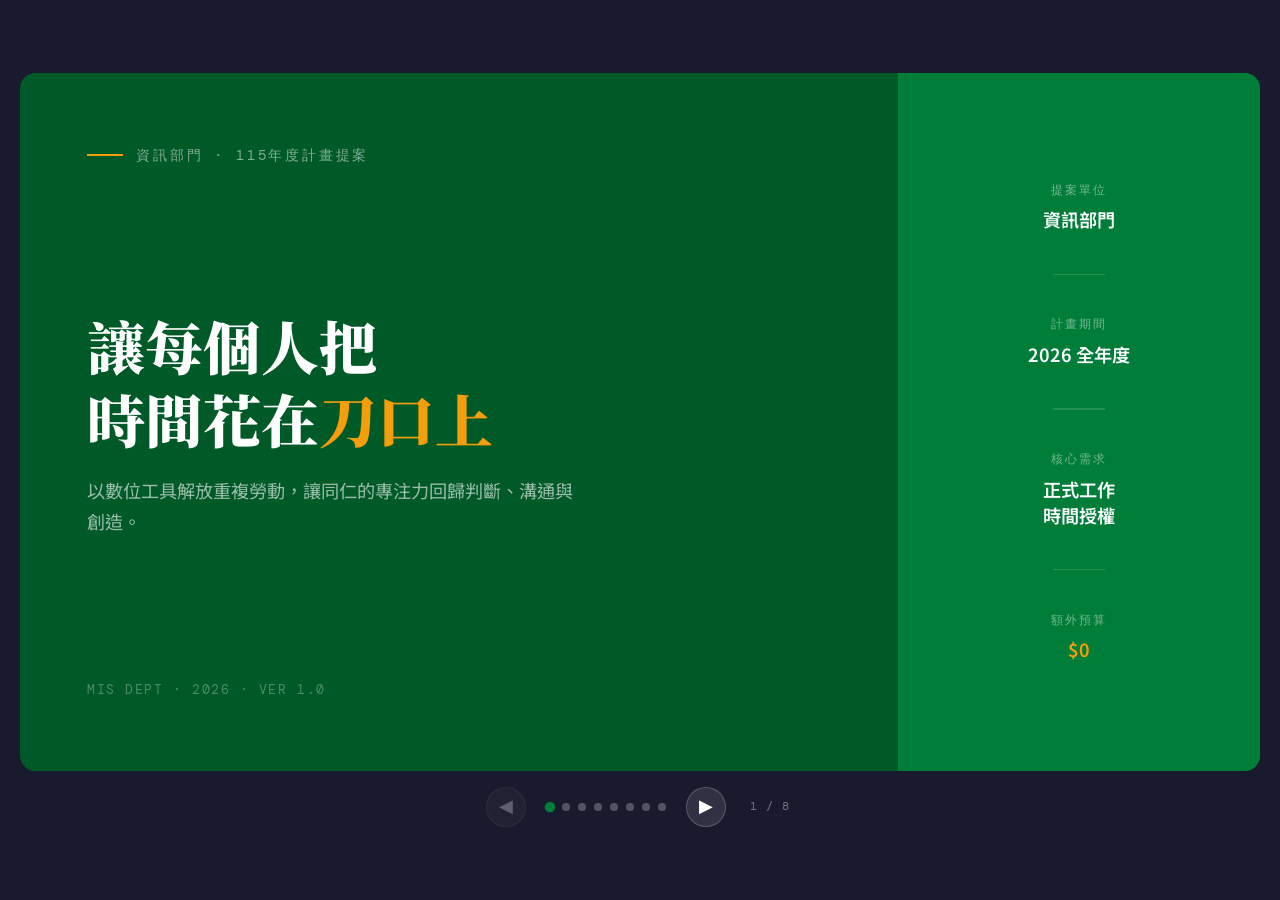
==== index.html @ 4fb70a43 "Update index.html" ====
<!DOCTYPE html>
<html lang="zh-Hant">
<head>
<meta charset="UTF-8">
<meta name="viewport" content="width=device-width, initial-scale=1.0">
<title>115年度資訊化推進計畫</title>
<link href="https://fonts.googleapis.com/css2?family=Noto+Serif+TC:wght@400;600;700;900&family=Noto+Sans+TC:wght@300;400;500;700&family=DM+Mono:wght@400;500&display=swap" rel="stylesheet">
<style>
  :root {
    --primary-bg: #f8fafc;
    --brand-green: #007E39;
    --brand-green-dark: #005a28;
    --brand-green-mid: #00a04a;
    --brand-green-light: #f0fdf4;
    --brand-green-border: #bbf7d0;
    --brand-amber: #f59e0b;
    --brand-amber-light: #fffbeb;
    --brand-red: #ef4444;
    --brand-red-light: #fef2f2;
    --ink: #0f172a;
    --ink-soft: #334155;
    --ink-muted: #64748b;
    --white: #ffffff;
    --border: #e2e8f0;
  }

  * { margin: 0; padding: 0; box-sizing: border-box; }

  body {
    font-family: 'Noto Sans TC', sans-serif;
    background: #1a1a2e;
    display: flex;
    flex-direction: column;
    align-items: center;
    justify-content: center;
    min-height: 100vh;
    padding: 20px;
  }

  /* ── DECK WRAPPER ── */
  .deck {
    width: 960px;
    aspect-ratio: 16 / 9;
    position: relative;
  }

  /* ── SLIDES ── */
  .slide {
    position: absolute;
    inset: 0;
    background: var(--primary-bg);
    border-radius: 12px;
    overflow: hidden;
    opacity: 0;
    pointer-events: none;
    transform: translateX(40px);
    transition: opacity 0.4s ease, transform 0.4s ease;
    display: flex;
    flex-direction: column;
  }
  .slide.active {
    opacity: 1;
    pointer-events: all;
    transform: translateX(0);
  }
  .slide.exit {
    opacity: 0;
    transform: translateX(-40px);
  }

  /* ── SLIDE: COVER ── */
  .slide-cover {
    background: var(--brand-green-dark);
    color: var(--white);
    justify-content: center;
    padding: 0;
  }
  .cover-inner {
    display: flex;
    height: 100%;
  }
  .cover-left {
    flex: 1;
    padding: 56px 52px;
    display: flex;
    flex-direction: column;
    justify-content: space-between;
  }
  .cover-right {
    width: 280px;
    background: var(--brand-green);
    display: flex;
    align-items: center;
    justify-content: center;
    flex-direction: column;
    gap: 32px;
    padding: 40px 28px;
  }
  .cover-eyebrow {
    font-family: 'DM Mono', monospace;
    font-size: 0.68em;
    letter-spacing: 0.2em;
    color: rgba(255,255,255,0.5);
    text-transform: uppercase;
    display: flex; align-items: center; gap: 10px;
  }
  .cover-eyebrow::before { content: ''; width: 28px; height: 1px; background: var(--brand-amber); }
  .cover-title {
    font-family: 'Noto Serif TC', serif;
    font-size: clamp(1.8em, 3.5vw, 2.8em);
    font-weight: 900;
    line-height: 1.25;
  }
  .cover-title span { color: var(--brand-amber); }
  .cover-sub {
    font-size: 0.88em;
    color: rgba(255,255,255,0.6);
    line-height: 1.7;
    max-width: 380px;
  }
  .meta-item { text-align: center; }
  .meta-label {
    font-family: 'DM Mono', monospace;
    font-size: 0.6em;
    letter-spacing: 0.15em;
    color: rgba(255,255,255,0.45);
    text-transform: uppercase;
    margin-bottom: 6px;
  }
  .meta-value { font-size: 0.88em; color: var(--white); font-weight: 600; }
  .meta-divider { width: 40px; height: 1px; background: rgba(255,255,255,0.15); }

  /* ── SLIDE LAYOUT HELPERS ── */
  .slide-header {
    padding: 28px 48px 0;
    border-bottom: 2px solid var(--brand-green);
    padding-bottom: 18px;
    display: flex;
    align-items: baseline;
    gap: 16px;
    flex-shrink: 0;
  }
  .slide-num {
    font-family: 'DM Mono', monospace;
    font-size: 0.7em;
    color: var(--brand-green);
    letter-spacing: 0.1em;
    background: var(--brand-green-light);
    padding: 3px 10px;
    border-radius: 20px;
    border: 1px solid var(--brand-green-border);
    flex-shrink: 0;
  }
  .slide-title {
    font-family: 'Noto Serif TC', serif;
    font-size: clamp(1.1em, 2vw, 1.5em);
    font-weight: 700;
    color: var(--ink);
  }
  .slide-body {
    flex: 1;
    padding: 24px 48px 28px;
    overflow: hidden;
    display: flex;
    flex-direction: column;
  }

  /* ── VISION SLIDE ── */
  .vision-quote {
    background: var(--brand-green);
    color: var(--white);
    border-radius: 8px;
    padding: 28px 36px;
    position: relative;
    overflow: hidden;
    margin-bottom: 20px;
    flex-shrink: 0;
  }
  .vision-quote::before {
    content: '"';
    font-family: 'Noto Serif TC', serif;
    font-size: 8em;
    color: rgba(255,255,255,0.08);
    position: absolute;
    top: -20px; left: 10px;
    line-height: 1;
  }
  .vision-quote p {
    font-family: 'Noto Serif TC', serif;
    font-size: clamp(0.95em, 1.6vw, 1.15em);
    font-weight: 600;
    line-height: 1.7;
    position: relative; z-index: 1;
  }
  .vision-quote p span { color: var(--brand-amber); }
  .pillars-row {
    display: grid;
    grid-template-columns: repeat(3, 1fr);
    gap: 12px;
    flex: 1;
  }
  .pillar-card {
    background: var(--white);
    border: 1px solid var(--border);
    border-radius: 8px;
    padding: 16px 18px;
    display: flex;
    flex-direction: column;
    gap: 6px;
    border-top: 3px solid var(--brand-green);
  }
  .pillar-n { font-family: 'DM Mono', monospace; font-size: 0.62em; color: var(--brand-green); letter-spacing: 0.1em; }
  .pillar-t { font-weight: 700; font-size: 0.9em; color: var(--ink); }
  .pillar-d { font-size: 0.78em; color: var(--ink-muted); line-height: 1.55; }

  /* ── GAP SLIDE ── */
  .gap-row {
    display: grid;
    grid-template-columns: 1fr 48px 1fr;
    gap: 0;
    flex: 1;
    align-items: stretch;
  }
  .gap-col {
    border-radius: 8px;
    padding: 20px 24px;
    display: flex;
    flex-direction: column;
  }
  .gap-col.now { background: var(--brand-red-light); border: 1px solid #fecaca; }
  .gap-col.future { background: var(--brand-green-light); border: 1px solid var(--brand-green-border); }
  .gap-col-label {
    font-family: 'DM Mono', monospace;
    font-size: 0.65em;
    letter-spacing: 0.15em;
    text-transform: uppercase;
    margin-bottom: 14px;
    font-weight: 600;
  }
  .gap-col.now .gap-col-label { color: var(--brand-red); }
  .gap-col.future .gap-col-label { color: var(--brand-green); }
  .gap-list { list-style: none; display: flex; flex-direction: column; gap: 9px; }
  .gap-list li { font-size: 0.82em; color: var(--ink-soft); display: flex; gap: 8px; line-height: 1.5; }
  .gap-list li::before { flex-shrink: 0; margin-top: 1px; }
  .gap-col.now .gap-list li::before { content: '✕'; color: var(--brand-red); font-size: 0.8em; }
  .gap-col.future .gap-list li::before { content: '✓'; color: var(--brand-green); font-size: 0.85em; font-weight: 700; }
  .gap-arrow-col { display: flex; align-items: center; justify-content: center; font-size: 1.6em; color: var(--brand-green); }

  /* ── GOALS SLIDE ── */
  .goals-grid {
    display: grid;
    grid-template-columns: repeat(3, 1fr);
    gap: 14px;
    flex: 1;
  }
  .goal-card {
    background: var(--white);
    border: 1px solid var(--border);
    border-radius: 8px;
    padding: 20px 20px;
    display: flex;
    flex-direction: column;
    gap: 10px;
    position: relative;
    overflow: hidden;
  }
  .goal-card::before {
    content: '';
    position: absolute;
    top: 0; left: 0; right: 0;
    height: 4px;
    background: var(--brand-green);
  }
  .goal-card.hl { background: var(--brand-green); color: var(--white); }
  .goal-card.hl::before { background: var(--brand-amber); }
  .goal-n { font-family: 'DM Mono', monospace; font-size: 0.62em; letter-spacing: 0.12em; color: var(--brand-green); }
  .goal-card.hl .goal-n { color: var(--brand-amber); }
  .goal-name { font-family: 'Noto Serif TC', serif; font-size: 0.98em; font-weight: 700; color: var(--ink); line-height: 1.4; }
  .goal-card.hl .goal-name { color: var(--white); }
  .goal-list { list-style: none; display: flex; flex-direction: column; gap: 6px; flex: 1; }
  .goal-list li { font-size: 0.76em; color: var(--ink-muted); display: flex; gap: 6px; line-height: 1.45; }
  .goal-card.hl .goal-list li { color: rgba(255,255,255,0.65); }
  .goal-list li::before { content: '▸'; color: var(--brand-green); flex-shrink: 0; font-size: 0.85em; margin-top: 1px; }
  .goal-card.hl .goal-list li::before { color: var(--brand-amber); }
  .goal-tag-badge {
    display: inline-block;
    font-family: 'DM Mono', monospace;
    font-size: 0.6em;
    letter-spacing: 0.08em;
    padding: 3px 9px;
    border-radius: 20px;
    background: var(--brand-green-light);
    color: var(--brand-green);
    border: 1px solid var(--brand-green-border);
    align-self: flex-start;
    text-transform: uppercase;
  }
  .goal-card.hl .goal-tag-badge { background: rgba(245,158,11,0.2); color: var(--brand-amber); border-color: rgba(245,158,11,0.3); }

  /* ── DEMO SLIDE ── */
  .demo-split {
    display: grid;
    grid-template-columns: 1fr 1fr;
    gap: 14px;
    flex: 1;
  }
  .demo-left-panel {
    background: var(--brand-green-dark);
    border-radius: 8px;
    padding: 24px 28px;
    color: var(--white);
    display: flex;
    flex-direction: column;
    gap: 14px;
  }
  .demo-panel-label { font-family: 'DM Mono', monospace; font-size: 0.62em; letter-spacing: 0.18em; color: var(--brand-amber); text-transform: uppercase; }
  .demo-panel-title { font-family: 'Noto Serif TC', serif; font-size: 1.05em; font-weight: 700; line-height: 1.4; }
  .demo-flow { display: flex; flex-direction: column; gap: 5px; flex: 1; justify-content: center; }
  .demo-step { display: flex; align-items: center; gap: 10px; font-size: 0.76em; color: rgba(255,255,255,0.72); }
  .demo-step-n { font-family: 'DM Mono', monospace; font-size: 0.75em; color: var(--brand-amber); min-width: 18px; }
  .demo-right-panel {
    background: var(--white);
    border: 1px solid var(--border);
    border-radius: 8px;
    padding: 24px 28px;
    display: flex;
    flex-direction: column;
    gap: 14px;
  }
  .why-list { list-style: none; display: flex; flex-direction: column; gap: 11px; flex: 1; justify-content: center; }
  .why-list li { font-size: 0.8em; color: var(--ink-soft); display: flex; gap: 10px; line-height: 1.5; }
  .why-list li span.dot { color: var(--brand-green); font-size: 1em; flex-shrink: 0; margin-top: 1px; }

  /* ── TIMELINE SLIDE ── */
  .tl-wrap { display: flex; flex-direction: column; gap: 0; flex: 1; overflow: hidden; }
  .tl-row { display: grid; grid-template-columns: 110px 20px 1fr; gap: 0 14px; position: relative; }
  .tl-date { padding: 8px 0; text-align: right; }
  .tl-month { font-family: 'DM Mono', monospace; font-size: 0.7em; font-weight: 600; color: var(--ink); }
  .tl-year { font-family: 'DM Mono', monospace; font-size: 0.6em; color: var(--ink-muted); }
  .tl-line-col { display: flex; flex-direction: column; align-items: center; position: relative; }
  .tl-dot { width: 10px; height: 10px; border-radius: 50%; background: var(--brand-green); flex-shrink: 0; margin-top: 10px; z-index: 1; }
  .tl-dot.amber { background: var(--brand-amber); }
  .tl-dot.blue { background: #3b82f6; }
  .tl-vline { flex: 1; width: 1px; background: var(--border); }
  .tl-row:last-child .tl-vline { display: none; }
  .tl-content { padding: 5px 0 7px; border-bottom: 1px solid var(--border); }
  .tl-row:last-child .tl-content { border-bottom: none; }
  .tl-tags { display: flex; flex-wrap: wrap; gap: 5px; margin-bottom: 5px; }
  .ttag { font-family: 'DM Mono', monospace; font-size: 0.58em; letter-spacing: 0.06em; padding: 2px 8px; border-radius: 20px; text-transform: uppercase; font-weight: 600; }
  .ttag.g { background: var(--brand-green-light); color: var(--brand-green); border: 1px solid var(--brand-green-border); }
  .ttag.a { background: var(--brand-amber-light); color: #92400e; border: 1px solid #fde68a; }
  .ttag.b { background: #eff6ff; color: #1d4ed8; border: 1px solid #bfdbfe; }
  .ttag.s { background: #f0fdf4; color: #166534; border: 1px solid #bbf7d0; }
  .tl-title { font-weight: 700; font-size: 0.82em; color: var(--ink); margin-bottom: 3px; }
  .tl-detail { font-size: 0.75em; color: var(--ink-muted); line-height: 1.55; }

  /* ── RESOURCE SLIDE ── */
  .resource-list { display: flex; flex-direction: column; gap: 10px; flex: 1; justify-content: center; }
  .res-row {
    display: grid;
    grid-template-columns: 180px 1fr 130px;
    gap: 0;
    background: var(--white);
    border: 1px solid var(--border);
    border-radius: 8px;
    overflow: hidden;
  }
  .res-name { padding: 14px 18px; font-weight: 700; font-size: 0.82em; color: var(--ink); display: flex; align-items: center; gap: 8px; border-right: 1px solid var(--border); background: var(--brand-green-light); }
  .res-desc { padding: 14px 18px; font-size: 0.78em; color: var(--ink-muted); line-height: 1.55; display: flex; align-items: center; }
  .res-cost { padding: 14px 18px; font-size: 0.78em; font-weight: 600; color: var(--brand-green); display: flex; align-items: center; border-left: 1px solid var(--border); }
  .core-badge { font-family: 'DM Mono', monospace; font-size: 0.58em; background: var(--brand-green); color: var(--white); padding: 2px 7px; border-radius: 20px; }

  /* ── ASK SLIDE ── */
  .slide-ask { background: var(--brand-green-dark); color: var(--white); }
  .ask-body { flex: 1; padding: 28px 48px 36px; display: flex; flex-direction: column; justify-content: center; gap: 28px; }
  .ask-quote {
    font-family: 'Noto Serif TC', serif;
    font-size: clamp(1.1em, 2vw, 1.5em);
    font-weight: 700;
    line-height: 1.5;
    color: var(--white);
  }
  .ask-quote span { color: var(--brand-amber); }
  .ask-cards { display: grid; grid-template-columns: repeat(3, 1fr); gap: 14px; }
  .ask-card {
    background: rgba(255,255,255,0.06);
    border: 1px solid rgba(255,255,255,0.1);
    border-radius: 8px;
    padding: 20px 20px;
    display: flex;
    flex-direction: column;
    gap: 8px;
  }
  .ask-icon { font-size: 1.4em; }
  .ask-card-title { font-weight: 700; font-size: 0.88em; color: var(--brand-amber); }
  .ask-card-desc { font-size: 0.76em; color: rgba(255,255,255,0.55); line-height: 1.6; }

  /* ── NAV ── */
  .nav {
    display: flex;
    align-items: center;
    gap: 20px;
    margin-top: 16px;
  }
  .nav-btn {
    background: rgba(255,255,255,0.1);
    border: 1px solid rgba(255,255,255,0.2);
    color: var(--white);
    width: 40px; height: 40px;
    border-radius: 50%;
    font-size: 1.1em;
    cursor: pointer;
    display: flex; align-items: center; justify-content: center;
    transition: background 0.2s, transform 0.15s;
  }
  .nav-btn:hover { background: var(--brand-green); transform: scale(1.08); }
  .nav-btn:disabled { opacity: 0.3; cursor: not-allowed; transform: none; }
  .nav-dots { display: flex; gap: 8px; }
  .nav-dot {
    width: 8px; height: 8px;
    border-radius: 50%;
    background: rgba(255,255,255,0.25);
    cursor: pointer;
    transition: background 0.2s, transform 0.2s;
  }
  .nav-dot.active { background: var(--brand-green); transform: scale(1.3); }
  .nav-counter {
    font-family: 'DM Mono', monospace;
    font-size: 0.72em;
    color: rgba(255,255,255,0.4);
    letter-spacing: 0.1em;
    min-width: 48px;
    text-align: center;
  }

  /* ── SLIDE FOOTER BAR ── */
  .slide-footer {
    padding: 8px 48px;
    background: var(--brand-green-light);
    border-top: 1px solid var(--brand-green-border);
    display: flex;
    justify-content: space-between;
    align-items: center;
    flex-shrink: 0;
  }
  .slide-cover .slide-footer,
  .slide-ask .slide-footer { display: none; }
  .footer-brand { font-family: 'DM Mono', monospace; font-size: 0.62em; color: var(--brand-green); letter-spacing: 0.1em; }
  .footer-slide-num { font-family: 'DM Mono', monospace; font-size: 0.62em; color: var(--ink-muted); }

  @media (max-width: 700px) {
    body { padding: 10px; }
    .deck { aspect-ratio: auto; height: 85vh; }
    .slide-header { padding: 16px 20px 12px; }
    .slide-body { padding: 16px 20px 16px; }
    .pillars-row { grid-template-columns: 1fr; }
    .goals-grid { grid-template-columns: 1fr; }
    .demo-split { grid-template-columns: 1fr; }
    .ask-cards { grid-template-columns: 1fr; }
    .gap-row { grid-template-columns: 1fr; }
    .gap-arrow-col { display: none; }
    .cover-right { display: none; }
    .res-row { grid-template-columns: 1fr; }
  }
</style>
</head>
<body>

<div class="deck">

  <!-- SLIDE 1: COVER -->
  <div class="slide slide-cover active" id="slide-1">
    <div class="cover-inner">
      <div class="cover-left">
        <div class="cover-eyebrow">資訊部門 · 115年度計畫提案</div>
        <div>
          <div class="cover-title">讓每個人把<br>時間花在<span>刀口上</span></div>
          <div class="cover-sub" style="margin-top:16px">以數位工具解放重複勞動，讓同仁的專注力回歸判斷、溝通與創造。</div>
        </div>
        <div style="font-family:'DM Mono',monospace;font-size:0.62em;color:rgba(255,255,255,0.3);letter-spacing:0.12em;">MIS DEPT · 2026 · VER 1.0</div>
      </div>
      <div class="cover-right">
        <div class="meta-item">
          <div class="meta-label">提案單位</div>
          <div class="meta-value">資訊部門</div>
        </div>
        <div class="meta-divider"></div>
        <div class="meta-item">
          <div class="meta-label">計畫期間</div>
          <div class="meta-value">2026 全年度</div>
        </div>
        <div class="meta-divider"></div>
        <div class="meta-item">
          <div class="meta-label">核心需求</div>
          <div class="meta-value">正式工作<br>時間授權</div>
        </div>
        <div class="meta-divider"></div>
        <div class="meta-item">
          <div class="meta-label">額外預算</div>
          <div class="meta-value" style="color:var(--brand-amber)">$0</div>
        </div>
      </div>
    </div>
  </div>

  <!-- SLIDE 2: VISION -->
  <div class="slide" id="slide-2">
    <div class="slide-header">
      <span class="slide-num">01 · 願景</span>
      <span class="slide-title">我們要往哪裡去</span>
    </div>
    <div class="slide-body">
      <div class="vision-quote">
        <p>三年後，公司內 <span>80% 的重複性行政工作</span>由系統自動完成，<br>每位同仁能將省下的時間，投入在真正需要人來做的事情上。</p>
      </div>
      <div class="pillars-row">
        <div class="pillar-card">
          <div class="pillar-n">支柱 01</div>
          <div class="pillar-t">知識共享</div>
          <div class="pillar-d">工具箱讓每個人都能自助學習，不再只有少數人知道怎麼做。</div>
        </div>
        <div class="pillar-card">
          <div class="pillar-n">支柱 02</div>
          <div class="pillar-t">認知升級</div>
          <div class="pillar-d">定期訓練＋不定時資訊分享，讓同仁從「不知道可以這樣」到「主動發現問題」。</div>
        </div>
        <div class="pillar-card">
          <div class="pillar-n">支柱 03</div>
          <div class="pillar-t">持續循環</div>
          <div class="pillar-d">訓練開啟視野 → 自動化落地 → 成果回鈊工具箱，三個目標形成飛輪，越轉越快。</div>
        </div>
      </div>
    </div>
    <div class="slide-footer">
      <span class="footer-brand">115年度資訊化推進計畫</span>
      <span class="footer-slide-num">01 / 08</span>
    </div>
  </div>

  <!-- SLIDE 3: GAP -->
  <div class="slide" id="slide-3">
    <div class="slide-header">
      <span class="slide-num">02 · 現況分析</span>
      <span class="slide-title">我們現在在哪裡</span>
    </div>
    <div class="slide-body">
      <div class="gap-row">
        <div class="gap-col now">
          <div class="gap-col-label">❌ 現況痛點</div>
          <ul class="gap-list">
            <li>發票、單據仰賴人工整理歸檔，容易遺漏</li>
            <li>重要郵件缺乏系統性提醒，靠個人注意力把關</li>
            <li>教育訓練「聽懂但不知道怎麼用」，難以轉化</li>
            <li>各部門重複性工時從未被系統性盤點過</li>
            <li>同仁習慣了重複動作，不覺得那是「問題」</li>
          </ul>
        </div>
        <div class="gap-arrow-col">→</div>
        <div class="gap-col future">
          <div class="gap-col-label">✓ 目標狀態</div>
          <ul class="gap-list">
            <li>發票自動歸檔，AI 提取關鍵欄位寫入試算表</li>
            <li>重要郵件自動分析，即時通知相關人員</li>
            <li>課程從真實工作需求出發，學完立即能用</li>
            <li>建立需求收集機制，讓改善持續自然發生</li>
            <li>同仁從「被動學習」轉為「主動提出需求」</li>
          </ul>
        </div>
      </div>
    </div>
    <div class="slide-footer">
      <span class="footer-brand">115年度資訊化推進計畫</span>
      <span class="footer-slide-num">02 / 08</span>
    </div>
  </div>

  <!-- SLIDE 4: GOALS -->
  <div class="slide" id="slide-4">
    <div class="slide-header">
      <span class="slide-num">03 · 三大目標</span>
      <span class="slide-title">今年要跨出的三步</span>
    </div>
    <div class="slide-body">
      <div class="goals-grid">
        <div class="goal-card">
          <div class="goal-n">目標 01</div>
          <div class="goal-name">建立資訊工具箱</div>
          <ul class="goal-list">
            <li>整合歷屆教育訓練內容與教材</li>
            <li>收錄不定時資訊分享（工具教學、實用文章、影片）</li>
            <li>同仁可自助查詢，知識不流失</li>
          </ul>
          <span class="goal-tag-badge">知識平台</span>
        </div>
        <div class="goal-card">
          <div class="goal-n">目標 02</div>
          <div class="goal-name">提升同仁資訊認知</div>
          <ul class="goal-list">
            <li>每季教育訓練，Q1—Q4 共四輪</li>
            <li>不定時資訊分享：工具教學、實用文章、影片</li>
            <li>課前需求調查，以真實工作為案例</li>
          </ul>
          <span class="goal-tag-badge">認知啟發</span>
        </div>
        <div class="goal-card">
          <div class="goal-n">目標 03</div>
          <div class="goal-name">提升內部資訊化作業</div>
          <ul class="goal-list">
            <li>發掘各部門高耗時重複性工作</li>
            <li>評估自動化可行性並開設專案</li>
            <li>將省下人力導向高價值工作</li>
          </ul>
          <span class="goal-tag-badge">持續改善</span>
        </div>
      </div>
      <div style="margin-top:14px;font-size:0.78em;color:var(--ink-muted);text-align:center;">
        � 三個目標形成正向飛輪：<strong style="color:var(--ink)">訓練/分享</strong> 開啟視野 → 同仁主動提需求 → <strong style="color:var(--brand-green)">自動化落地</strong> → 成果收入<strong style="color:var(--ink)">工具箱</strong> → 豐富下一輪訓練素材
      </div>
    </div>
    <div class="slide-footer">
      <span class="footer-brand">115年度資訊化推進計畫</span>
      <span class="footer-slide-num">03 / 08</span>
    </div>
  </div>

  <!-- SLIDE 5: CYCLE -->
  <div class="slide" id="slide-5">
    <div class="slide-header">
      <span class="slide-num">04 · 飛輪效應</span>
      <span class="slide-title">三大目標如何形成正向循環</span>
    </div>
    <div class="slide-body" style="align-items:center;justify-content:center;gap:6px;">
      <div style="font-size:0.75em;color:var(--ink-muted);text-align:center;">認知提升與需求收集並行推進，成果持續回饋工具箱——飛輪越轉越快，改善成為日常。</div>
      <svg viewBox="0 -22 700 345" style="width:100%;max-height:295px;" xmlns="http://www.w3.org/2000/svg">
        <defs>
          <marker id="ah" markerWidth="10" markerHeight="7" refX="9" refY="3.5" orient="auto">
            <polygon points="0 0, 10 3.5, 0 7" fill="#007E39"/>
          </marker>
        </defs>
        <text x="350" y="166" text-anchor="middle" fill="#cbd5e1" font-size="34">↻</text>
        <text x="350" y="186" text-anchor="middle" fill="#cbd5e1" font-size="9" letter-spacing="3">FLYWHEEL</text>
        <path d="M 381,99 Q 436,115 432,186" stroke="#007E39" stroke-width="2.5" fill="none" marker-end="url(#ah)"/>
        <text x="452" y="138" text-anchor="start" fill="#64748b" font-size="10">開啟視野</text>
        <text x="452" y="153" text-anchor="start" fill="#64748b" font-size="10">主動提需求 →</text>
        <path d="M 401,242 Q 350,302 299,242" stroke="#007E39" stroke-width="2.5" fill="none" marker-end="url(#ah)"/>
        <text x="350" y="316" text-anchor="middle" fill="#64748b" font-size="10">→ 成果與案例收入工具箱 →</text>
        <path d="M 268,186 Q 264,115 319,99" stroke="#007E39" stroke-width="2.5" fill="none" marker-end="url(#ah)"/>
        <text x="248" y="138" text-anchor="end" fill="#64748b" font-size="10">豐富下一輪</text>
        <text x="248" y="153" text-anchor="end" fill="#64748b" font-size="10">← 訓練素材</text>
        <circle cx="350" cy="45" r="62" fill="#007E39"/>
        <text x="350" y="30" text-anchor="middle" fill="rgba(255,255,255,0.5)" font-family="monospace" font-size="9" letter-spacing="2">目標 02</text>
        <text x="350" y="50" text-anchor="middle" fill="white" font-size="13" font-weight="bold">認知提升</text>
        <text x="350" y="67" text-anchor="middle" fill="rgba(255,255,255,0.65)" font-size="9">訓練 + 不定時分享</text>
        <circle cx="463" cy="242" r="62" fill="#1d4ed8"/>
        <text x="463" y="227" text-anchor="middle" fill="rgba(255,255,255,0.5)" font-family="monospace" font-size="9" letter-spacing="2">目標 03</text>
        <text x="463" y="247" text-anchor="middle" fill="white" font-size="13" font-weight="bold">資訊化作業</text>
        <text x="463" y="264" text-anchor="middle" fill="rgba(255,255,255,0.65)" font-size="9">需求發掘 → 自動化</text>
        <circle cx="237" cy="242" r="62" fill="#b45309"/>
        <text x="237" y="227" text-anchor="middle" fill="rgba(255,255,255,0.5)" font-family="monospace" font-size="9" letter-spacing="2">目標 01</text>
        <text x="237" y="247" text-anchor="middle" fill="white" font-size="13" font-weight="bold">資訊工具箱</text>
        <text x="237" y="264" text-anchor="middle" fill="rgba(255,255,255,0.65)" font-size="9">知識庫持續累積</text>
      </svg>
    </div>
    <div class="slide-footer">
      <span class="footer-brand">115年度資訊化推進計畫</span>
      <span class="footer-slide-num">04 / 08</span>
    </div>
  </div>

  <!-- SLIDE 6: DEMO -->
  <div class="slide" id="slide-6">
    <div class="slide-header">
      <span class="slide-num">05 · 啟動策略</span>
      <span class="slide-title">從一個 Demo 開始改變認知</span>
    </div>
    <div class="slide-body">
      <div class="demo-split">
        <div class="demo-left-panel">
          <div class="demo-panel-label">Demo 場景 · 發票自動歸檔</div>
          <div class="demo-panel-title">收到 Email，<br>一切自動完成</div>
          <div class="demo-flow">
            <div class="demo-step"><span class="demo-step-n">01</span>財務收到含發票的 Email</div>
            <div class="demo-step"><span class="demo-step-n">↓</span></div>
            <div class="demo-step"><span class="demo-step-n">02</span>系統自動抓取 PDF 附件</div>
            <div class="demo-step"><span class="demo-step-n">↓</span></div>
            <div class="demo-step"><span class="demo-step-n">03</span>Gemini AI 解析公司名稱、發票號碼、含稅金額、稅額</div>
            <div class="demo-step"><span class="demo-step-n">↓</span></div>
            <div class="demo-step"><span class="demo-step-n">04</span>PDF 自動存入 Google Drive 指定資料夾</div>
            <div class="demo-step"><span class="demo-step-n">↓</span></div>
            <div class="demo-step"><span class="demo-step-n">05</span>資料自動寫入 Google Sheet 建立紀錄</div>
          </div>
        </div>
        <div class="demo-right-panel">
          <div class="demo-panel-label" style="color:var(--brand-green)">為什麼從這個開始</div>
          <div class="demo-panel-title" style="color:var(--ink)">讓人看到，<br>才會相信</div>
          <ul class="why-list">
            <li><span class="dot">◆</span>視覺衝擊強：30 秒讓人親眼看到 Email 進來、Drive 跳出檔案、Sheet 自動新增一筆。</li>
            <li><span class="dot">◆</span>跨部門共鳴：幾乎每個部門都有發票處理需求，不是只有特定人員才有感。</li>
            <li><span class="dot">◆</span>技術可行：純 Google 生態系，$0 額外費用。</li>
            <li><span class="dot">◆</span>一石二鳥：Demo 完成即作為教育訓練開場素材，直接融入目標二。</li>
          </ul>
        </div>
      </div>
    </div>
    <div class="slide-footer">
      <span class="footer-brand">115年度資訊化推進計畫</span>
      <span class="footer-slide-num">05 / 08</span>
    </div>
  </div>

  <!-- SLIDE 6: TIMELINE -->
  <div class="slide" id="slide-7">
    <div class="slide-header">
      <span class="slide-num">06 · 執行時程</span>
      <span class="slide-title">2026 年度推進路徑</span>
    </div>
    <div class="slide-body" style="padding-top:14px;padding-bottom:12px;">
      <div class="tl-wrap" style="font-size:0.94em;">

        <div class="tl-row">
          <div class="tl-date"><div class="tl-month">1 月</div><div class="tl-year">Q1 完結</div></div>
          <div class="tl-line-col"><div class="tl-dot" style="background:#94a3b8"></div><div class="tl-vline"></div></div>
          <div class="tl-content">
            <div class="tl-tags"><span class="ttag s">Q1 已完結</span></div>
            <div class="tl-title">Q1 教育訓練完結</div>
            <div class="tl-detail">第一輪教育訓練已於 1 月完結。課後收集回饋，確認後續課程規劃方向。</div>
          </div>
        </div>

        <div class="tl-row">
          <div class="tl-date"><div class="tl-month">1 — 3 月</div><div class="tl-year">準備中</div></div>
          <div class="tl-line-col"><div class="tl-dot amber"></div><div class="tl-vline"></div></div>
          <div class="tl-content">
            <div class="tl-tags"><span class="ttag a">課前調查</span><span class="ttag a">Demo 製作</span></div>
            <div class="tl-title">課前需求調查表發放 · Demo 自動歸檔製作</div>
            <div class="tl-detail">發出課前需求<a href="https://docs.google.com/forms/d/e/1FAIpQLSdyg9GFSxWcbvyQj_9K9OCXZv940BWLZt-8cRWwwP8N7to31A/viewform?usp=sharing&ouid=100818860419607126078" target="_blank" style="color:var(--brand-green);text-decoration:underline;">調查表</a>，收集各部門痛點與工作盤點，作為 Q2 課程設計依據。同步完成發票自動歸檔 Demo 並錄製影片。</div>
          </div>
        </div>

        <div class="tl-row">
          <div class="tl-date"><div class="tl-month">4 — 6 月</div><div class="tl-year">Q2</div></div>
          <div class="tl-line-col"><div class="tl-dot"></div><div class="tl-vline"></div></div>
          <div class="tl-content">
            <div class="tl-tags"><span class="ttag g">課程設計</span><span class="ttag a">目標二 Q2 開課</span><span class="ttag b">需求發掘</span></div>
            <div class="tl-title">依問卷結果製作課程 · Q2 正式開課</div>
            <div class="tl-detail">分析調查表回覆，針對最多人提到的痛點設計課程內容。Demo 作為開場啟發，課後進行需求發掘討論。</div>
          </div>
        </div>

        <div class="tl-row">
          <div class="tl-date"><div class="tl-month">Q3</div><div class="tl-year">彈性規劃</div></div>
          <div class="tl-line-col"><div class="tl-dot"></div><div class="tl-vline"></div></div>
          <div class="tl-content">
            <div class="tl-tags"><span class="ttag b">依成效調整</span><span class="ttag b">目標三 持續</span></div>
            <div class="tl-title">Q3 課程依 Q2 成效與問卷彈性規劃</div>
            <div class="tl-detail">依 Q2 問卷回饋與實際學習成效，決定 Q3 課程方向（進階工具 / 聚焦特定部門需求 / 實作工作坊）。自動化專案持續推進。</div>
          </div>
        </div>

        <div class="tl-row">
          <div class="tl-date"><div class="tl-month">Q4</div><div class="tl-year">彈性規劃</div></div>
          <div class="tl-line-col"><div class="tl-dot"></div></div>
          <div class="tl-content">
            <div class="tl-tags"><span class="ttag b">依成效調整</span><span class="ttag s">工具箱優化</span><span class="ttag s">全年成效報告</span></div>
            <div class="tl-title">Q4 課程彈性規劃 · 工具箱優化 · 全年成效報告</div>
            <div class="tl-detail">依 Q3 成效決定 Q4 課程內容。工具箱加入報修收集、Q&A 功能。彙整全年節省工時、完成專案數，向主管報告並規劃 116 年度。</div>
          </div>
        </div>

      </div>
    </div>
    <div class="slide-footer">
      <span class="footer-brand">115年度資訊化推進計畫</span>
      <span class="footer-slide-num">06 / 08</span>
    </div>
  </div>

  <!-- SLIDE 8: END -->
  <div class="slide slide-ask" id="slide-8">
    <div class="slide-header" style="border-bottom-color:rgba(255,255,255,0.15);padding:28px 48px 18px;">
      <span class="slide-num" style="background:rgba(255,255,255,0.08);color:var(--brand-amber);border-color:rgba(245,158,11,0.3);">結語</span>
      <span class="slide-title" style="color:rgba(255,255,255,0.8);">飛輪已開始轉動</span>
    </div>
    <div class="ask-body" style="justify-content:center;gap:36px;">
      <div class="ask-quote">
        Q1 完結，Q2 課程設計進行中。<br>
        <span>目前一切在現有條件內推進。</span>
      </div>
      <div style="display:grid;grid-template-columns:repeat(3,1fr);gap:14px;">
        <div class="ask-card">
          <div class="ask-icon">✅</div>
          <div class="ask-card-title">Q1 已完結</div>
          <div class="ask-card-desc">第一輪教育訓練完成，課後回饋收集中。</div>
        </div>
        <div class="ask-card">
          <div class="ask-icon">�</div>
          <div class="ask-card-title">Q2 準備中</div>
          <div class="ask-card-desc">課前調查表發放中，Demo 製作同步進行。</div>
        </div>
        <div class="ask-card">
          <div class="ask-icon">�</div>
          <div class="ask-card-title">持續回報</div>
          <div class="ask-card-desc">每季向主管說明進度與成效，保持方向對齊。</div>
        </div>
      </div>
    </div>
  </div>

</div><!-- end deck -->

<!-- NAV -->
<div class="nav">
  <button class="nav-btn" id="btn-prev" onclick="changeSlide(-1)" disabled>◀</button>
  <div class="nav-dots" id="dots"></div>
  <button class="nav-btn" id="btn-next" onclick="changeSlide(1)">▶</button>
  <div class="nav-counter" id="counter">1 / 8</div>
</div>

<script>
  const TOTAL = 8;
  let current = 1;

  const dotsEl = document.getElementById('dots');
  for (let i = 1; i <= TOTAL; i++) {
    const d = document.createElement('div');
    d.className = 'nav-dot' + (i === 1 ? ' active' : '');
    d.onclick = () => goTo(i);
    dotsEl.appendChild(d);
  }

  function goTo(n) {
    const prev = document.getElementById('slide-' + current);
    prev.classList.remove('active');
    prev.classList.add('exit');
    setTimeout(() => prev.classList.remove('exit'), 400);

    current = n;
    const next = document.getElementById('slide-' + current);
    next.classList.add('active');

    document.querySelectorAll('.nav-dot').forEach((d, i) => {
      d.classList.toggle('active', i + 1 === current);
    });
    document.getElementById('counter').textContent = current + ' / ' + TOTAL;
    document.getElementById('btn-prev').disabled = current === 1;
    document.getElementById('btn-next').disabled = current === TOTAL;
  }

  function changeSlide(dir) {
    const n = current + dir;
    if (n >= 1 && n <= TOTAL) goTo(n);
  }

  document.addEventListener('keydown', e => {
    if (e.key === 'ArrowRight' || e.key === 'ArrowDown') changeSlide(1);
    if (e.key === 'ArrowLeft' || e.key === 'ArrowUp') changeSlide(-1);
  });
  function scaleDeck() {
    const deck = document.querySelector('.deck');
    const maxW = window.innerWidth - 40;
    const maxH = (window.innerHeight - 110) * (16 / 9);
    const scale = Math.min(maxW, maxH) / 960;
    deck.style.zoom = scale;
  }
  scaleDeck();
  window.addEventListener('resize', scaleDeck);
</script>
</body>
</html>
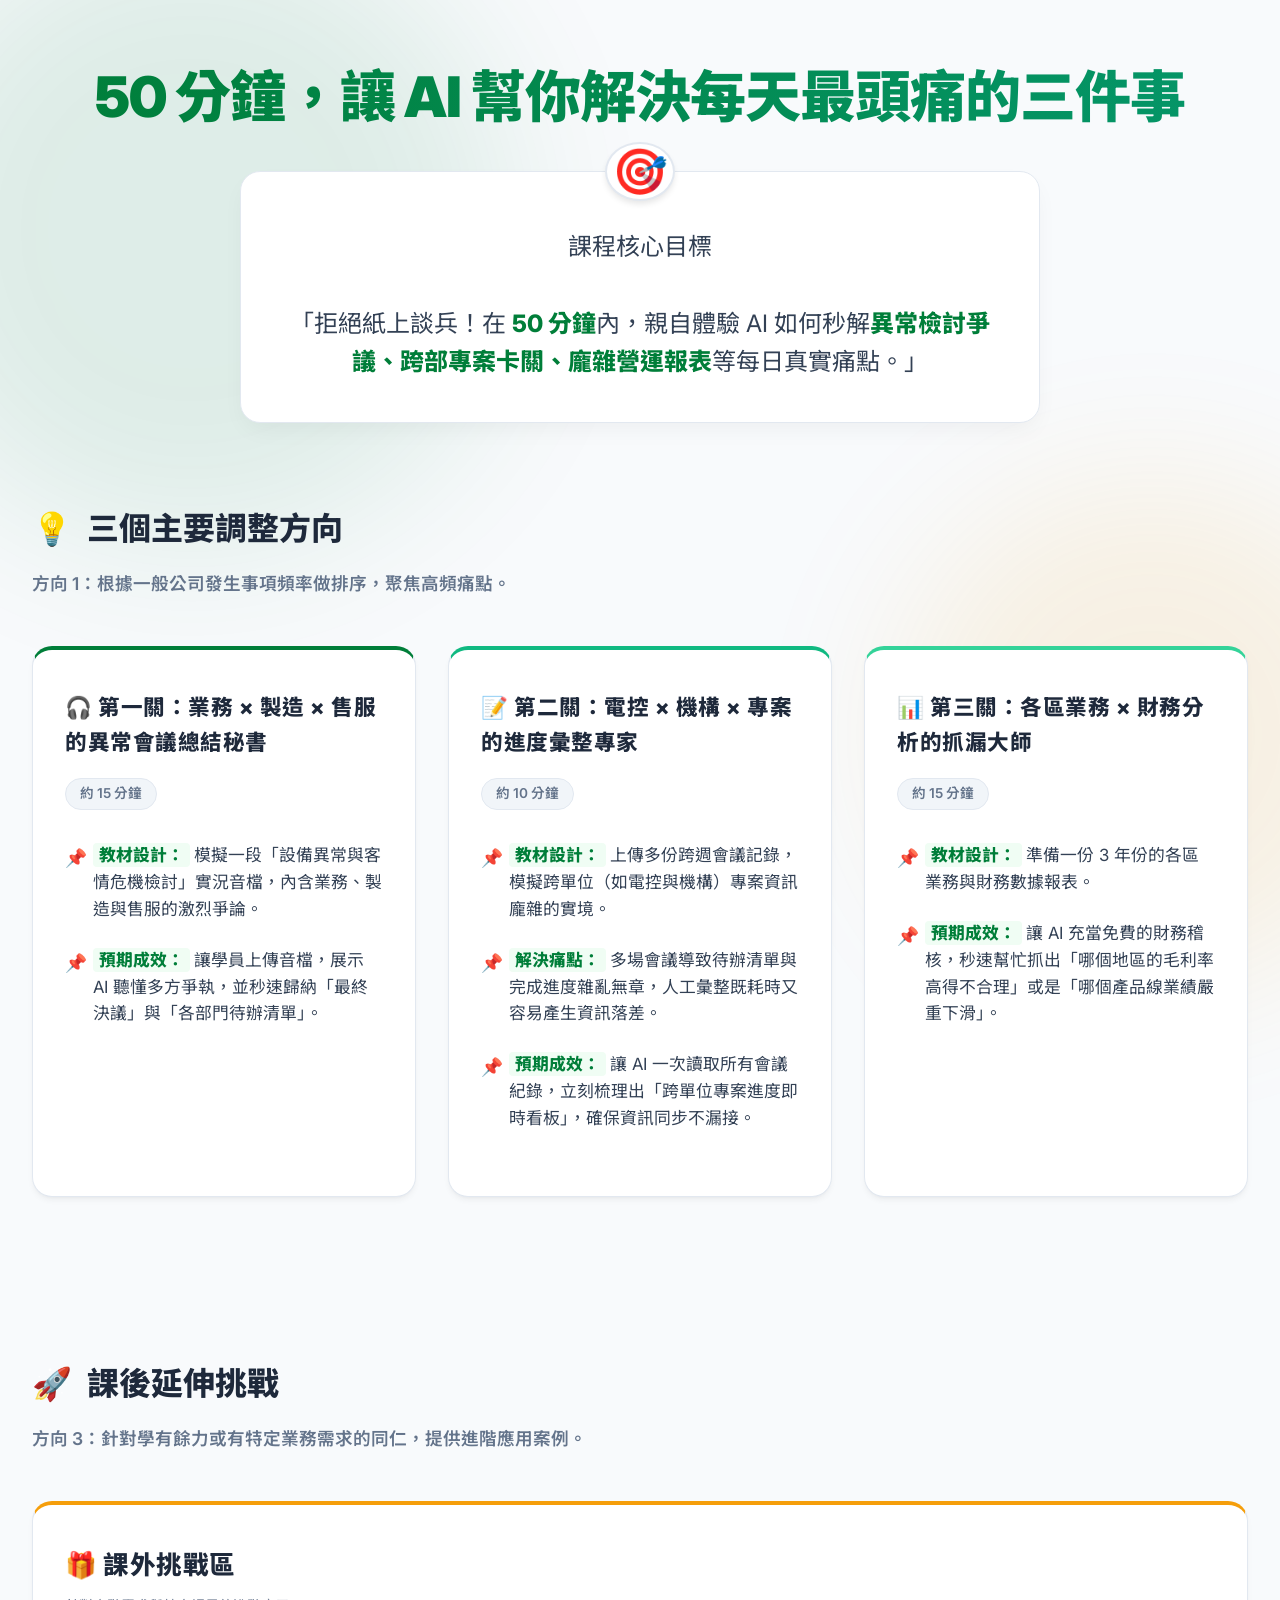
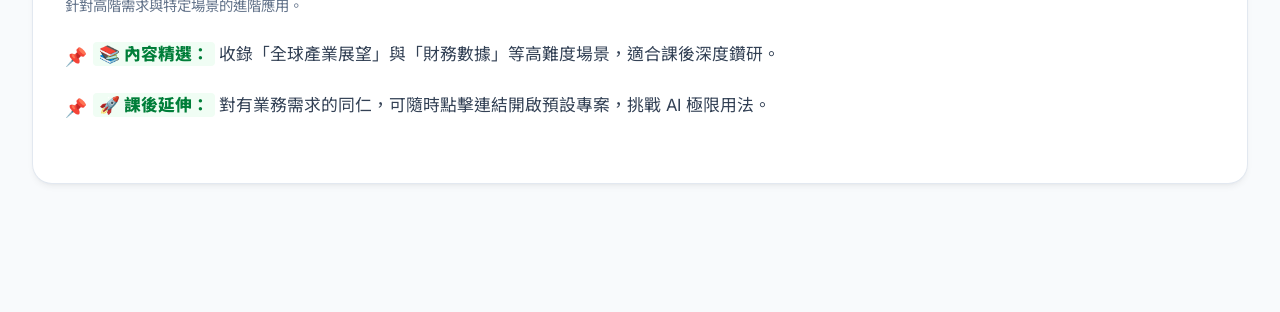
==== commit 0dfe0e18: "Update print statement to say 'Goodbye World'" ====
--- a/index.html
+++ b/index.html
@@ -1,869 +1,401 @@
 <!DOCTYPE html>
-<html lang="zh-Hant">
+<html lang="zh-TW">
 <head>
-<meta charset="UTF-8">
-<meta name="viewport" content="width=device-width, initial-scale=1.0">
-<title>115年度資訊化推進計畫</title>
-<link href="https://fonts.googleapis.com/css2?family=Noto+Serif+TC:wght@400;600;700;900&family=Noto+Sans+TC:wght@300;400;500;700&family=DM+Mono:wght@400;500&display=swap" rel="stylesheet">
-<style>
-  :root {
-    --primary-bg: #f8fafc;
-    --brand-green: #007E39;
-    --brand-green-dark: #005a28;
-    --brand-green-mid: #00a04a;
-    --brand-green-light: #f0fdf4;
-    --brand-green-border: #bbf7d0;
-    --brand-amber: #f59e0b;
-    --brand-amber-light: #fffbeb;
-    --brand-red: #ef4444;
-    --brand-red-light: #fef2f2;
-    --ink: #0f172a;
-    --ink-soft: #334155;
-    --ink-muted: #64748b;
-    --white: #ffffff;
-    --border: #e2e8f0;
-  }
-
-  * { margin: 0; padding: 0; box-sizing: border-box; }
-
-  body {
-    font-family: 'Noto Sans TC', sans-serif;
-    background: #1a1a2e;
-    display: flex;
-    flex-direction: column;
-    align-items: center;
-    justify-content: center;
-    min-height: 100vh;
-    padding: 20px;
-  }
-
-  /* ── DECK WRAPPER ── */
-  .deck {
-    width: 960px;
-    aspect-ratio: 16 / 9;
-    position: relative;
-  }
-
-  /* ── SLIDES ── */
-  .slide {
-    position: absolute;
-    inset: 0;
-    background: var(--primary-bg);
-    border-radius: 12px;
-    overflow: hidden;
-    opacity: 0;
-    pointer-events: none;
-    transform: translateX(40px);
-    transition: opacity 0.4s ease, transform 0.4s ease;
-    display: flex;
-    flex-direction: column;
-  }
-  .slide.active {
-    opacity: 1;
-    pointer-events: all;
-    transform: translateX(0);
-  }
-  .slide.exit {
-    opacity: 0;
-    transform: translateX(-40px);
-  }
-
-  /* ── SLIDE: COVER ── */
-  .slide-cover {
-    background: var(--brand-green-dark);
-    color: var(--white);
-    justify-content: center;
-    padding: 0;
-  }
-  .cover-inner {
-    display: flex;
-    height: 100%;
-  }
-  .cover-left {
-    flex: 1;
-    padding: 56px 52px;
-    display: flex;
-    flex-direction: column;
-    justify-content: space-between;
-  }
-  .cover-right {
-    width: 280px;
-    background: var(--brand-green);
-    display: flex;
-    align-items: center;
-    justify-content: center;
-    flex-direction: column;
-    gap: 32px;
-    padding: 40px 28px;
-  }
-  .cover-eyebrow {
-    font-family: 'DM Mono', monospace;
-    font-size: 0.68em;
-    letter-spacing: 0.2em;
-    color: rgba(255,255,255,0.5);
-    text-transform: uppercase;
-    display: flex; align-items: center; gap: 10px;
-  }
-  .cover-eyebrow::before { content: ''; width: 28px; height: 1px; background: var(--brand-amber); }
-  .cover-title {
-    font-family: 'Noto Serif TC', serif;
-    font-size: clamp(1.8em, 3.5vw, 2.8em);
-    font-weight: 900;
-    line-height: 1.25;
-  }
-  .cover-title span { color: var(--brand-amber); }
-  .cover-sub {
-    font-size: 0.88em;
-    color: rgba(255,255,255,0.6);
-    line-height: 1.7;
-    max-width: 380px;
-  }
-  .meta-item { text-align: center; }
-  .meta-label {
-    font-family: 'DM Mono', monospace;
-    font-size: 0.6em;
-    letter-spacing: 0.15em;
-    color: rgba(255,255,255,0.45);
-    text-transform: uppercase;
-    margin-bottom: 6px;
-  }
-  .meta-value { font-size: 0.88em; color: var(--white); font-weight: 600; }
-  .meta-divider { width: 40px; height: 1px; background: rgba(255,255,255,0.15); }
-
-  /* ── SLIDE LAYOUT HELPERS ── */
-  .slide-header {
-    padding: 28px 48px 0;
-    border-bottom: 2px solid var(--brand-green);
-    padding-bottom: 18px;
-    display: flex;
-    align-items: baseline;
-    gap: 16px;
-    flex-shrink: 0;
-  }
-  .slide-num {
-    font-family: 'DM Mono', monospace;
-    font-size: 0.7em;
-    color: var(--brand-green);
-    letter-spacing: 0.1em;
-    background: var(--brand-green-light);
-    padding: 3px 10px;
-    border-radius: 20px;
-    border: 1px solid var(--brand-green-border);
-    flex-shrink: 0;
-  }
-  .slide-title {
-    font-family: 'Noto Serif TC', serif;
-    font-size: clamp(1.1em, 2vw, 1.5em);
-    font-weight: 700;
-    color: var(--ink);
-  }
-  .slide-body {
-    flex: 1;
-    padding: 24px 48px 28px;
-    overflow: hidden;
-    display: flex;
-    flex-direction: column;
-  }
-
-  /* ── VISION SLIDE ── */
-  .vision-quote {
-    background: var(--brand-green);
-    color: var(--white);
-    border-radius: 8px;
-    padding: 28px 36px;
-    position: relative;
-    overflow: hidden;
-    margin-bottom: 20px;
-    flex-shrink: 0;
-  }
-  .vision-quote::before {
-    content: '"';
-    font-family: 'Noto Serif TC', serif;
-    font-size: 8em;
-    color: rgba(255,255,255,0.08);
-    position: absolute;
-    top: -20px; left: 10px;
-    line-height: 1;
-  }
-  .vision-quote p {
-    font-family: 'Noto Serif TC', serif;
-    font-size: clamp(0.95em, 1.6vw, 1.15em);
-    font-weight: 600;
-    line-height: 1.7;
-    position: relative; z-index: 1;
-  }
-  .vision-quote p span { color: var(--brand-amber); }
-  .pillars-row {
-    display: grid;
-    grid-template-columns: repeat(3, 1fr);
-    gap: 12px;
-    flex: 1;
-  }
-  .pillar-card {
-    background: var(--white);
-    border: 1px solid var(--border);
-    border-radius: 8px;
-    padding: 16px 18px;
-    display: flex;
-    flex-direction: column;
-    gap: 6px;
-    border-top: 3px solid var(--brand-green);
-  }
-  .pillar-n { font-family: 'DM Mono', monospace; font-size: 0.62em; color: var(--brand-green); letter-spacing: 0.1em; }
-  .pillar-t { font-weight: 700; font-size: 0.9em; color: var(--ink); }
-  .pillar-d { font-size: 0.78em; color: var(--ink-muted); line-height: 1.55; }
-
-  /* ── GAP SLIDE ── */
-  .gap-row {
-    display: grid;
-    grid-template-columns: 1fr 48px 1fr;
-    gap: 0;
-    flex: 1;
-    align-items: stretch;
-  }
-  .gap-col {
-    border-radius: 8px;
-    padding: 20px 24px;
-    display: flex;
-    flex-direction: column;
-  }
-  .gap-col.now { background: var(--brand-red-light); border: 1px solid #fecaca; }
-  .gap-col.future { background: var(--brand-green-light); border: 1px solid var(--brand-green-border); }
-  .gap-col-label {
-    font-family: 'DM Mono', monospace;
-    font-size: 0.65em;
-    letter-spacing: 0.15em;
-    text-transform: uppercase;
-    margin-bottom: 14px;
-    font-weight: 600;
-  }
-  .gap-col.now .gap-col-label { color: var(--brand-red); }
-  .gap-col.future .gap-col-label { color: var(--brand-green); }
-  .gap-list { list-style: none; display: flex; flex-direction: column; gap: 9px; }
-  .gap-list li { font-size: 0.82em; color: var(--ink-soft); display: flex; gap: 8px; line-height: 1.5; }
-  .gap-list li::before { flex-shrink: 0; margin-top: 1px; }
-  .gap-col.now .gap-list li::before { content: '✕'; color: var(--brand-red); font-size: 0.8em; }
-  .gap-col.future .gap-list li::before { content: '✓'; color: var(--brand-green); font-size: 0.85em; font-weight: 700; }
-  .gap-arrow-col { display: flex; align-items: center; justify-content: center; font-size: 1.6em; color: var(--brand-green); }
-
-  /* ── GOALS SLIDE ── */
-  .goals-grid {
-    display: grid;
-    grid-template-columns: repeat(3, 1fr);
-    gap: 14px;
-    flex: 1;
-  }
-  .goal-card {
-    background: var(--white);
-    border: 1px solid var(--border);
-    border-radius: 8px;
-    padding: 20px 20px;
-    display: flex;
-    flex-direction: column;
-    gap: 10px;
-    position: relative;
-    overflow: hidden;
-  }
-  .goal-card::before {
-    content: '';
-    position: absolute;
-    top: 0; left: 0; right: 0;
-    height: 4px;
-    background: var(--brand-green);
-  }
-  .goal-card.hl { background: var(--brand-green); color: var(--white); }
-  .goal-card.hl::before { background: var(--brand-amber); }
-  .goal-n { font-family: 'DM Mono', monospace; font-size: 0.62em; letter-spacing: 0.12em; color: var(--brand-green); }
-  .goal-card.hl .goal-n { color: var(--brand-amber); }
-  .goal-name { font-family: 'Noto Serif TC', serif; font-size: 0.98em; font-weight: 700; color: var(--ink); line-height: 1.4; }
-  .goal-card.hl .goal-name { color: var(--white); }
-  .goal-list { list-style: none; display: flex; flex-direction: column; gap: 6px; flex: 1; }
-  .goal-list li { font-size: 0.76em; color: var(--ink-muted); display: flex; gap: 6px; line-height: 1.45; }
-  .goal-card.hl .goal-list li { color: rgba(255,255,255,0.65); }
-  .goal-list li::before { content: '▸'; color: var(--brand-green); flex-shrink: 0; font-size: 0.85em; margin-top: 1px; }
-  .goal-card.hl .goal-list li::before { color: var(--brand-amber); }
-  .goal-tag-badge {
-    display: inline-block;
-    font-family: 'DM Mono', monospace;
-    font-size: 0.6em;
-    letter-spacing: 0.08em;
-    padding: 3px 9px;
-    border-radius: 20px;
-    background: var(--brand-green-light);
-    color: var(--brand-green);
-    border: 1px solid var(--brand-green-border);
-    align-self: flex-start;
-    text-transform: uppercase;
-  }
-  .goal-card.hl .goal-tag-badge { background: rgba(245,158,11,0.2); color: var(--brand-amber); border-color: rgba(245,158,11,0.3); }
-
-  /* ── DEMO SLIDE ── */
-  .demo-split {
-    display: grid;
-    grid-template-columns: 1fr 1fr;
-    gap: 14px;
-    flex: 1;
-  }
-  .demo-left-panel {
-    background: var(--brand-green-dark);
-    border-radius: 8px;
-    padding: 24px 28px;
-    color: var(--white);
-    display: flex;
-    flex-direction: column;
-    gap: 14px;
-  }
-  .demo-panel-label { font-family: 'DM Mono', monospace; font-size: 0.62em; letter-spacing: 0.18em; color: var(--brand-amber); text-transform: uppercase; }
-  .demo-panel-title { font-family: 'Noto Serif TC', serif; font-size: 1.05em; font-weight: 700; line-height: 1.4; }
-  .demo-flow { display: flex; flex-direction: column; gap: 5px; flex: 1; justify-content: center; }
-  .demo-step { display: flex; align-items: center; gap: 10px; font-size: 0.76em; color: rgba(255,255,255,0.72); }
-  .demo-step-n { font-family: 'DM Mono', monospace; font-size: 0.75em; color: var(--brand-amber); min-width: 18px; }
-  .demo-right-panel {
-    background: var(--white);
-    border: 1px solid var(--border);
-    border-radius: 8px;
-    padding: 24px 28px;
-    display: flex;
-    flex-direction: column;
-    gap: 14px;
-  }
-  .why-list { list-style: none; display: flex; flex-direction: column; gap: 11px; flex: 1; justify-content: center; }
-  .why-list li { font-size: 0.8em; color: var(--ink-soft); display: flex; gap: 10px; line-height: 1.5; }
-  .why-list li span.dot { color: var(--brand-green); font-size: 1em; flex-shrink: 0; margin-top: 1px; }
-
-  /* ── TIMELINE SLIDE ── */
-  .tl-wrap { display: flex; flex-direction: column; gap: 0; flex: 1; overflow: hidden; }
-  .tl-row { display: grid; grid-template-columns: 110px 20px 1fr; gap: 0 14px; position: relative; }
-  .tl-date { padding: 8px 0; text-align: right; }
-  .tl-month { font-family: 'DM Mono', monospace; font-size: 0.7em; font-weight: 600; color: var(--ink); }
-  .tl-year { font-family: 'DM Mono', monospace; font-size: 0.6em; color: var(--ink-muted); }
-  .tl-line-col { display: flex; flex-direction: column; align-items: center; position: relative; }
-  .tl-dot { width: 10px; height: 10px; border-radius: 50%; background: var(--brand-green); flex-shrink: 0; margin-top: 10px; z-index: 1; }
-  .tl-dot.amber { background: var(--brand-amber); }
-  .tl-dot.blue { background: #3b82f6; }
-  .tl-vline { flex: 1; width: 1px; background: var(--border); }
-  .tl-row:last-child .tl-vline { display: none; }
-  .tl-content { padding: 5px 0 7px; border-bottom: 1px solid var(--border); }
-  .tl-row:last-child .tl-content { border-bottom: none; }
-  .tl-tags { display: flex; flex-wrap: wrap; gap: 5px; margin-bottom: 5px; }
-  .ttag { font-family: 'DM Mono', monospace; font-size: 0.58em; letter-spacing: 0.06em; padding: 2px 8px; border-radius: 20px; text-transform: uppercase; font-weight: 600; }
-  .ttag.g { background: var(--brand-green-light); color: var(--brand-green); border: 1px solid var(--brand-green-border); }
-  .ttag.a { background: var(--brand-amber-light); color: #92400e; border: 1px solid #fde68a; }
-  .ttag.b { background: #eff6ff; color: #1d4ed8; border: 1px solid #bfdbfe; }
-  .ttag.s { background: #f0fdf4; color: #166534; border: 1px solid #bbf7d0; }
-  .tl-title { font-weight: 700; font-size: 0.82em; color: var(--ink); margin-bottom: 3px; }
-  .tl-detail { font-size: 0.75em; color: var(--ink-muted); line-height: 1.55; }
-
-  /* ── RESOURCE SLIDE ── */
-  .resource-list { display: flex; flex-direction: column; gap: 10px; flex: 1; justify-content: center; }
-  .res-row {
-    display: grid;
-    grid-template-columns: 180px 1fr 130px;
-    gap: 0;
-    background: var(--white);
-    border: 1px solid var(--border);
-    border-radius: 8px;
-    overflow: hidden;
-  }
-  .res-name { padding: 14px 18px; font-weight: 700; font-size: 0.82em; color: var(--ink); display: flex; align-items: center; gap: 8px; border-right: 1px solid var(--border); background: var(--brand-green-light); }
-  .res-desc { padding: 14px 18px; font-size: 0.78em; color: var(--ink-muted); line-height: 1.55; display: flex; align-items: center; }
-  .res-cost { padding: 14px 18px; font-size: 0.78em; font-weight: 600; color: var(--brand-green); display: flex; align-items: center; border-left: 1px solid var(--border); }
-  .core-badge { font-family: 'DM Mono', monospace; font-size: 0.58em; background: var(--brand-green); color: var(--white); padding: 2px 7px; border-radius: 20px; }
-
-  /* ── ASK SLIDE ── */
-  .slide-ask { background: var(--brand-green-dark); color: var(--white); }
-  .ask-body { flex: 1; padding: 28px 48px 36px; display: flex; flex-direction: column; justify-content: center; gap: 28px; }
-  .ask-quote {
-    font-family: 'Noto Serif TC', serif;
-    font-size: clamp(1.1em, 2vw, 1.5em);
-    font-weight: 700;
-    line-height: 1.5;
-    color: var(--white);
-  }
-  .ask-quote span { color: var(--brand-amber); }
-  .ask-cards { display: grid; grid-template-columns: repeat(3, 1fr); gap: 14px; }
-  .ask-card {
-    background: rgba(255,255,255,0.06);
-    border: 1px solid rgba(255,255,255,0.1);
-    border-radius: 8px;
-    padding: 20px 20px;
-    display: flex;
-    flex-direction: column;
-    gap: 8px;
-  }
-  .ask-icon { font-size: 1.4em; }
-  .ask-card-title { font-weight: 700; font-size: 0.88em; color: var(--brand-amber); }
-  .ask-card-desc { font-size: 0.76em; color: rgba(255,255,255,0.55); line-height: 1.6; }
-
-  /* ── NAV ── */
-  .nav {
-    display: flex;
-    align-items: center;
-    gap: 20px;
-    margin-top: 16px;
-  }
-  .nav-btn {
-    background: rgba(255,255,255,0.1);
-    border: 1px solid rgba(255,255,255,0.2);
-    color: var(--white);
-    width: 40px; height: 40px;
-    border-radius: 50%;
-    font-size: 1.1em;
-    cursor: pointer;
-    display: flex; align-items: center; justify-content: center;
-    transition: background 0.2s, transform 0.15s;
-  }
-  .nav-btn:hover { background: var(--brand-green); transform: scale(1.08); }
-  .nav-btn:disabled { opacity: 0.3; cursor: not-allowed; transform: none; }
-  .nav-dots { display: flex; gap: 8px; }
-  .nav-dot {
-    width: 8px; height: 8px;
-    border-radius: 50%;
-    background: rgba(255,255,255,0.25);
-    cursor: pointer;
-    transition: background 0.2s, transform 0.2s;
-  }
-  .nav-dot.active { background: var(--brand-green); transform: scale(1.3); }
-  .nav-counter {
-    font-family: 'DM Mono', monospace;
-    font-size: 0.72em;
-    color: rgba(255,255,255,0.4);
-    letter-spacing: 0.1em;
-    min-width: 48px;
-    text-align: center;
-  }
-
-  /* ── SLIDE FOOTER BAR ── */
-  .slide-footer {
-    padding: 8px 48px;
-    background: var(--brand-green-light);
-    border-top: 1px solid var(--brand-green-border);
-    display: flex;
-    justify-content: space-between;
-    align-items: center;
-    flex-shrink: 0;
-  }
-  .slide-cover .slide-footer,
-  .slide-ask .slide-footer { display: none; }
-  .footer-brand { font-family: 'DM Mono', monospace; font-size: 0.62em; color: var(--brand-green); letter-spacing: 0.1em; }
-  .footer-slide-num { font-family: 'DM Mono', monospace; font-size: 0.62em; color: var(--ink-muted); }
-
-  @media (max-width: 700px) {
-    body { padding: 10px; }
-    .deck { aspect-ratio: auto; height: 85vh; }
-    .slide-header { padding: 16px 20px 12px; }
-    .slide-body { padding: 16px 20px 16px; }
-    .pillars-row { grid-template-columns: 1fr; }
-    .goals-grid { grid-template-columns: 1fr; }
-    .demo-split { grid-template-columns: 1fr; }
-    .ask-cards { grid-template-columns: 1fr; }
-    .gap-row { grid-template-columns: 1fr; }
-    .gap-arrow-col { display: none; }
-    .cover-right { display: none; }
-    .res-row { grid-template-columns: 1fr; }
-  }
-</style>
+    <meta charset="UTF-8">
+    <meta name="viewport" content="width=device-width, initial-scale=1.0">
+    <title>NotebookLM 教育訓練教案提案</title>
+    <!-- 引入高質感字體 -->
+    <link href="https://fonts.googleapis.com/css2?family=Inter:wght@300;400;600;800&family=Noto+Sans+TC:wght@300;400;600;900&display=swap" rel="stylesheet">
+    
+    <style>
+        /* 🚀 遵循星雲科技 Brand V2 規範 的介面設計 */
+        :root {
+            --primary-bg: #f8fafc;       /* V2 規範主背景色 */
+            --brand-green: #007E39;      /* V2 規範主要品牌色 */
+            --brand-green-light: #fcfdfc;
+            --brand-amber: #f59e0b;      /* V2 規範警告色 */
+            --brand-red: #ef4444;        /* V2 規範刪除色 */
+            
+            --card-bg: #ffffff;          /* V2 規範卡片背景 */
+            --card-border: #e2e8f0;
+            --text-main: #1e293b;        /* 標題深色 */
+            --text-body: #334155;        /* 內文深灰 */
+            --text-muted: #64748b;       /* 輔助淺灰 */
+        }
+
+        * {
+            margin: 0;
+            padding: 0;
+            box-sizing: border-box;
+            font-family: 'Inter', 'Noto Sans TC', sans-serif;
+        }
+
+        body {
+            background: var(--primary-bg);
+            color: var(--text-main);
+            min-height: 100vh;
+            overflow-x: hidden;
+            line-height: 1.6;
+            position: relative;
+        }
+
+        /* 抽象動態背景光暈 (輕微點綴，確保 V2 的乾淨明亮感) */
+        .blob {
+            position: fixed;
+            filter: blur(80px);
+            z-index: -1;
+            opacity: 0.1; /* 在淺色系極度降低存在感 */
+            animation: float 12s infinite ease-in-out alternate;
+            border-radius: 50%;
+        }
+        .blob-1 { top: -10%; left: -10%; width: 50vw; height: 50vw; background: var(--brand-green); }
+        .blob-2 { bottom: -10%; right: -10%; width: 40vw; height: 40vw; background: var(--brand-amber); animation-delay: -6s;}
+
+        @keyframes float {
+            0% { transform: translateY(0) scale(1); }
+            100% { transform: translateY(20px) scale(1.05); }
+        }
+
+        .container {
+            max-width: 1400px; /* 遵循 V2 規範桌面端預設寬度 */
+            margin: 0 auto;
+            padding: 4rem 2rem;
+            position: relative;
+            z-index: 10;
+        }
+
+        /* 首屏 Hero 區塊 */
+        header {
+            text-align: center;
+            margin-bottom: 5rem;
+            animation: fadeUp 1s cubic-bezier(0.16, 1, 0.3, 1) forwards;
+        }
+
+        .pill-badge {
+            display: inline-block;
+            background: rgba(0, 126, 57, 0.1);
+            color: var(--brand-green);
+            padding: 6px 16px;
+            border-radius: 30px; /* V2 Pill Shape */
+            font-size: 0.85rem;
+            font-weight: 700;
+            letter-spacing: 1px;
+            margin-bottom: 1.5rem;
+        }
+
+        h1 {
+            font-size: 3.5rem;
+            font-weight: 900;
+            background: linear-gradient(to right, var(--brand-green), #059669);
+            -webkit-background-clip: text;
+            background-clip: text;
+            -webkit-text-fill-color: transparent;
+            margin-bottom: 2rem;
+            letter-spacing: -1px;
+            line-height: 1.2;
+        }
+
+        .hero-quote {
+            font-size: 1.5rem;
+            font-weight: 400;
+            color: var(--text-body);
+            max-width: 800px;
+            margin: 2.5rem auto 0;
+            padding: 3.5rem 2.5rem 2.5rem;
+            background: var(--card-bg); /* V2 白底 */
+            border: 1px solid var(--card-border);
+            border-radius: 20px; /* V2 大圓角 */
+            box-shadow: 0 10px 25px -5px rgba(0,0,0,0.05); /* V2 標準盒陰影 */
+            position: relative;
+        }
+
+        .hero-quote::before {
+            content: '🎯';
+            position: absolute;
+            top: -30px; 
+            left: 50%;
+            transform: translateX(-50%);
+            font-size: 2.8rem;
+            background: #ffffff;
+            border-radius: 50%;
+            padding: 5px;
+            box-shadow: 0 4px 6px -1px rgba(0,0,0,0.1);
+            line-height: 1;
+            border: 2px solid var(--card-border);
+        }
+
+        .hero-quote strong {
+            color: var(--brand-green); /* V2 品牌綠聚焦 */
+            font-weight: 800;
+        }
+
+        /* 內容區塊標題 */
+        .section-title {
+            font-size: 2rem;
+            margin-bottom: 1rem;
+            display: flex;
+            align-items: center;
+            gap: 15px;
+            font-weight: 800;
+            color: var(--text-main);
+        }
+        
+        .section-subtitle {
+            color: var(--text-muted);
+            font-size: 1.1rem;
+            margin-bottom: 3rem;
+            font-weight: 600;
+        }
+
+        /* 關卡卡片網格 (3欄) */
+        .grid-3 {
+            display: grid;
+            grid-template-columns: repeat(auto-fit, minmax(320px, 1fr));
+            gap: 2rem;
+            margin-bottom: 6rem;
+        }
+
+        /* 卡片設計遵循 V2 */
+        .card {
+            background: var(--card-bg);
+            border: 1px solid var(--card-border);
+            border-radius: 20px; /* V2 大圓角 */
+            padding: 2.5rem 2rem;
+            transition: all 0.3s ease;
+            position: relative;
+            overflow: hidden;
+            opacity: 0;
+            transform: translateY(40px);
+            display: flex;
+            flex-direction: column;
+            box-shadow: 0 4px 6px -1px rgba(0,0,0,0.05), 0 2px 4px -2px rgba(0,0,0,0.05); /* V2 標準陰影 */
+        }
+
+        /* 卡片頂部利用品牌色微點綴 */
+        .card:nth-child(1) { border-top: 4px solid var(--brand-green); }
+        .card:nth-child(2) { border-top: 4px solid #10b981; }
+        .card:nth-child(3) { border-top: 4px solid #34d399; }
+        .ux-card { border-top: 4px solid var(--brand-green); }
+        .extra-card { border-top: 4px solid var(--brand-amber); }
+
+        .card.visible {
+            opacity: 1;
+            transform: translateY(0);
+        }
+
+        .card:hover {
+            transform: translateY(-5px);
+            box-shadow: 0 20px 25px -5px rgba(0,0,0,0.1), 0 8px 10px -6px rgba(0,0,0,0.1);
+        }
+
+        .card h3 {
+            font-size: 1.4rem;
+            margin-bottom: 1.2rem;
+            color: var(--text-main);
+            display: flex;
+            align-items: center;
+            gap: 10px;
+            font-weight: 800;
+            letter-spacing: 0.5px;
+        }
+
+        .card .time-tag {
+            font-size: 0.85rem;
+            background: #f1f5f9;
+            color: var(--text-muted);
+            padding: 4px 14px;
+            border-radius: 30px; /* V2 Pill Shape */
+            font-weight: 600;
+            display: inline-block;
+            margin-bottom: 2rem;
+            align-self: flex-start;
+            border: 1px solid #e2e8f0;
+        }
+
+        .feature-list {
+            list-style: none;
+            flex-grow: 1;
+        }
+
+        .feature-list li {
+            margin-bottom: 1.5rem;
+            position: relative;
+            padding-left: 28px;
+            color: var(--text-body);
+            font-size: 1.05rem;
+            line-height: 1.6;
+        }
+
+        .feature-list li::before {
+            content: '📌';
+            position: absolute;
+            left: 0;
+            top: 2px;
+            font-size: 1.1rem;
+        }
+        
+        /* 重點字標記遵循 V2 清爽風格 */
+        .feature-list li strong {
+            color: var(--brand-green); 
+            font-weight: 800;
+            background: #f0fdf4;
+            padding: 2px 6px;
+            border-radius: 4px;
+            margin-right: 4px;
+        }
+
+        /* V2 進階組件規範: 強調區塊 (.highlight-box) 漸層橘黃 */
+        .highlight-box {
+            background: linear-gradient(135deg, #fffbeb, #ffedd5);
+            border-left: 5px solid var(--brand-amber);
+            padding: 1.2rem 1.5rem;
+            border-radius: 0 8px 8px 0;
+            margin-top: 1.5rem;
+            font-size: 1rem;
+            color: var(--text-body);
+        }
+        
+        .highlight-box strong {
+            color: var(--brand-amber);
+            background: none;
+            padding: 0;
+            font-size: 1.1rem;
+            margin-bottom: 6px;
+            display: inline-block;
+        }
+
+        /* 下方 UX 與 Extra - 遵循 V2 Grid 二欄結構 */
+        .grid-2 {
+            display: grid;
+            grid-template-columns: 1fr 1fr;
+            gap: 2.5rem;
+            margin-bottom: 4rem;
+        }
+
+        @keyframes fadeUp {
+            from { opacity: 0; transform: translateY(40px); }
+            to { opacity: 1; transform: translateY(0); }
+        }
+
+        /* 響應式修正遵循 V2 */
+        @media (max-width: 600px) {
+            h1 { font-size: 2rem; }
+            .section-title { font-size: 1.6rem; }
+            .hero-quote { font-size: 1.1rem; padding: 3.5rem 1.5rem 1.5rem; }
+            .grid-2 { grid-template-columns: 1fr; }
+            .card { padding: 1.5rem; }
+        }
+    </style>
 </head>
 <body>
-
-<div class="deck">
-
-  <!-- SLIDE 1: COVER -->
-  <div class="slide slide-cover active" id="slide-1">
-    <div class="cover-inner">
-      <div class="cover-left">
-        <div class="cover-eyebrow">資訊部門 · 115年度計畫提案</div>
-        <div>
-          <div class="cover-title">讓每個人把<br>時間花在<span>刀口上</span></div>
-          <div class="cover-sub" style="margin-top:16px">以數位工具解放重複勞動，讓同仁的專注力回歸判斷、溝通與創造。</div>
+    <!-- 網頁背景的流動漸層色塊 -->
+    <div class="blob blob-1"></div>
+    <div class="blob blob-2"></div>
+    <div class="blob blob-3"></div>
+
+    <div class="container">
+        <!-- 首屏標題區塊 -->
+        <header>
+            
+            <h1>50 分鐘，讓 AI 幫你解決每天最頭痛的三件事</h1>
+            <div class="hero-quote">
+                課程核心目標<br><br>
+                「拒絕紙上談兵！在 <strong>50 分鐘</strong>內，親自體驗 AI 如何秒解<strong>異常檢討爭議、跨部專案卡關、龐雜營運報表</strong>等每日真實痛點。」
+            </div>
+        </header>
+
+        <!-- 區塊 1：三大關卡 -->
+        <h2 class="section-title"><span>💡</span> 三個主要調整方向</h2>
+        <p class="section-subtitle">方向 1：根據一般公司發生事項頻率做排序，聚焦高頻痛點。</p>
+        
+        <div class="grid-3">
+            <!-- 卡片 1 -->
+            <div class="card animate-on-scroll">
+                <h3 style="font-size: 1.35rem;">🎧 第一關：業務 × 製造 × 售服的異常會議總結秘書</h3>
+                <div class="time-tag">約 15 分鐘</div>
+                <ul class="feature-list">
+                    <li><strong>教材設計：</strong>模擬一段「設備異常與客情危機檢討」實況音檔，內含業務、製造與售服的激烈爭論。</li>
+                    <li><strong>預期成效：</strong>讓學員上傳音檔，展示 AI 聽懂多方爭執，並秒速歸納「最終決議」與「各部門待辦清單」。</li>
+                </ul>
+                
+            </div>
+
+            <!-- 卡片 2 -->
+            <div class="card animate-on-scroll" style="transition-delay: 0.15s;">
+                <h3 style="font-size: 1.35rem;">📝 第二關：電控 × 機構 × 專案的進度彙整專家</h3>
+                <div class="time-tag">約 10 分鐘</div>
+                <ul class="feature-list">
+                    <li><strong>教材設計：</strong>上傳多份跨週會議記錄，模擬跨單位（如電控與機構）專案資訊龐雜的實境。</li>
+                    <li><strong>解決痛點：</strong>多場會議導致待辦清單與完成進度雜亂無章，人工彙整既耗時又容易產生資訊落差。</li>
+                    <li><strong>預期成效：</strong>讓 AI 一次讀取所有會議紀錄，立刻梳理出「跨單位專案進度即時看板」，確保資訊同步不漏接。</li>
+                </ul>
+            </div>
+
+            <!-- 卡片 3 -->
+            <div class="card animate-on-scroll" style="transition-delay: 0.3s;">
+                <h3 style="font-size: 1.35rem;">📊 第三關：各區業務 × 財務分析的抓漏大師</h3>
+                <div class="time-tag">約 15 分鐘</div>
+                <ul class="feature-list">
+                    <li><strong>教材設計：</strong>準備一份 3 年份的各區業務與財務數據報表。</li>
+                    <li><strong>預期成效：</strong>讓 AI 充當免費的財務稽核，秒速幫忙抓出「哪個地區的毛利率高得不合理」或是「哪個產品線業績嚴重下滑」。</li>
+                </ul>
+            </div>
         </div>
-        <div style="font-family:'DM Mono',monospace;font-size:0.62em;color:rgba(255,255,255,0.3);letter-spacing:0.12em;">MIS DEPT · 2026 · VER 1.0</div>
-      </div>
-      <div class="cover-right">
-        <div class="meta-item">
-          <div class="meta-label">提案單位</div>
-          <div class="meta-value">資訊部門</div>
+
+        <hr style="border: 0; height: 1px; background: rgba(255,255,255,0.1); margin: 4rem 0;">
+
+        <!-- 區塊 2：延伸挑戰 -->
+        <h2 class="section-title"><span>🚀</span> 課後延伸挑戰</h2>
+        <p class="section-subtitle">方向 3：針對學有餘力或有特定業務需求的同仁，提供進階應用案例。</p>
+
+        <div style="margin-bottom: 4rem;">
+            <!-- 課外挑戰區 -->
+            <div class="card extra-card animate-on-scroll" style="opacity: 1; transform: translateY(0); border-top: 4px solid var(--brand-amber);">
+                <h3 style="font-size: 1.6rem; margin-bottom: 0.5rem;">🎁 課外挑戰區</h3>
+                <p style="color: var(--text-muted); margin-bottom: 1.5rem; font-size: 0.9rem;">針對高階需求與特定場景的進階應用。</p>
+                <ul class="feature-list">
+                    <li><strong>📚 內容精選：</strong>收錄「全球產業展望」與「財務數據」等高難度場景，適合課後深度鑽研。</li>
+                    <li><strong>🚀 課後延伸：</strong>對有業務需求的同仁，可隨時點擊連結開啟預設專案，挑戰 AI 極限用法。</li>
+                </ul>
+            </div>
         </div>
-        <div class="meta-divider"></div>
-        <div class="meta-item">
-          <div class="meta-label">計畫期間</div>
-          <div class="meta-value">2026 全年度</div>
-        </div>
-        <div class="meta-divider"></div>
-        <div class="meta-item">
-          <div class="meta-label">核心需求</div>
-          <div class="meta-value">正式工作<br>時間授權</div>
-        </div>
-        <div class="meta-divider"></div>
-        <div class="meta-item">
-          <div class="meta-label">額外預算</div>
-          <div class="meta-value" style="color:var(--brand-amber)">$0</div>
-        </div>
-      </div>
+        
     </div>
-  </div>
-
-  <!-- SLIDE 2: VISION -->
-  <div class="slide" id="slide-2">
-    <div class="slide-header">
-      <span class="slide-num">01 · 願景</span>
-      <span class="slide-title">我們要往哪裡去</span>
-    </div>
-    <div class="slide-body">
-      <div class="vision-quote">
-        <p>三年後，公司內 <span>80% 的重複性行政工作</span>由系統自動完成，<br>每位同仁能將省下的時間，投入在真正需要人來做的事情上。</p>
-      </div>
-      <div class="pillars-row">
-        <div class="pillar-card">
-          <div class="pillar-n">支柱 01</div>
-          <div class="pillar-t">知識共享</div>
-          <div class="pillar-d">工具箱讓每個人都能自助學習，不再只有少數人知道怎麼做。</div>
-        </div>
-        <div class="pillar-card">
-          <div class="pillar-n">支柱 02</div>
-          <div class="pillar-t">認知升級</div>
-          <div class="pillar-d">定期訓練＋不定時資訊分享，讓同仁從「不知道可以這樣」到「主動發現問題」。</div>
-        </div>
-        <div class="pillar-card">
-          <div class="pillar-n">支柱 03</div>
-          <div class="pillar-t">持續循環</div>
-          <div class="pillar-d">訓練開啟視野 → 自動化落地 → 成果回鈊工具箱，三個目標形成飛輪，越轉越快。</div>
-        </div>
-      </div>
-    </div>
-    <div class="slide-footer">
-      <span class="footer-brand">115年度資訊化推進計畫</span>
-      <span class="footer-slide-num">01 / 08</span>
-    </div>
-  </div>
-
-  <!-- SLIDE 3: GAP -->
-  <div class="slide" id="slide-3">
-    <div class="slide-header">
-      <span class="slide-num">02 · 現況分析</span>
-      <span class="slide-title">我們現在在哪裡</span>
-    </div>
-    <div class="slide-body">
-      <div class="gap-row">
-        <div class="gap-col now">
-          <div class="gap-col-label">❌ 現況痛點</div>
-          <ul class="gap-list">
-            <li>發票、單據仰賴人工整理歸檔，容易遺漏</li>
-            <li>重要郵件缺乏系統性提醒，靠個人注意力把關</li>
-            <li>教育訓練「聽懂但不知道怎麼用」，難以轉化</li>
-            <li>各部門重複性工時從未被系統性盤點過</li>
-            <li>同仁習慣了重複動作，不覺得那是「問題」</li>
-          </ul>
-        </div>
-        <div class="gap-arrow-col">→</div>
-        <div class="gap-col future">
-          <div class="gap-col-label">✓ 目標狀態</div>
-          <ul class="gap-list">
-            <li>發票自動歸檔，AI 提取關鍵欄位寫入試算表</li>
-            <li>重要郵件自動分析，即時通知相關人員</li>
-            <li>課程從真實工作需求出發，學完立即能用</li>
-            <li>建立需求收集機制，讓改善持續自然發生</li>
-            <li>同仁從「被動學習」轉為「主動提出需求」</li>
-          </ul>
-        </div>
-      </div>
-    </div>
-    <div class="slide-footer">
-      <span class="footer-brand">115年度資訊化推進計畫</span>
-      <span class="footer-slide-num">02 / 08</span>
-    </div>
-  </div>
-
-  <!-- SLIDE 4: GOALS -->
-  <div class="slide" id="slide-4">
-    <div class="slide-header">
-      <span class="slide-num">03 · 三大目標</span>
-      <span class="slide-title">今年要跨出的三步</span>
-    </div>
-    <div class="slide-body">
-      <div class="goals-grid">
-        <div class="goal-card">
-          <div class="goal-n">目標 01</div>
-          <div class="goal-name">建立資訊工具箱</div>
-          <ul class="goal-list">
-            <li>整合歷屆教育訓練內容與教材</li>
-            <li>收錄不定時資訊分享（工具教學、實用文章、影片）</li>
-            <li>同仁可自助查詢，知識不流失</li>
-          </ul>
-          <span class="goal-tag-badge">知識平台</span>
-        </div>
-        <div class="goal-card">
-          <div class="goal-n">目標 02</div>
-          <div class="goal-name">提升同仁資訊認知</div>
-          <ul class="goal-list">
-            <li>每季教育訓練，Q1—Q4 共四輪</li>
-            <li>不定時資訊分享：工具教學、實用文章、影片</li>
-            <li>課前需求調查，以真實工作為案例</li>
-          </ul>
-          <span class="goal-tag-badge">認知啟發</span>
-        </div>
-        <div class="goal-card">
-          <div class="goal-n">目標 03</div>
-          <div class="goal-name">提升內部資訊化作業</div>
-          <ul class="goal-list">
-            <li>發掘各部門高耗時重複性工作</li>
-            <li>評估自動化可行性並開設專案</li>
-            <li>將省下人力導向高價值工作</li>
-          </ul>
-          <span class="goal-tag-badge">持續改善</span>
-        </div>
-      </div>
-      <div style="margin-top:14px;font-size:0.78em;color:var(--ink-muted);text-align:center;">
-        � 三個目標形成正向飛輪：<strong style="color:var(--ink)">訓練/分享</strong> 開啟視野 → 同仁主動提需求 → <strong style="color:var(--brand-green)">自動化落地</strong> → 成果收入<strong style="color:var(--ink)">工具箱</strong> → 豐富下一輪訓練素材
-      </div>
-    </div>
-    <div class="slide-footer">
-      <span class="footer-brand">115年度資訊化推進計畫</span>
-      <span class="footer-slide-num">03 / 08</span>
-    </div>
-  </div>
-
-  <!-- SLIDE 5: CYCLE -->
-  <div class="slide" id="slide-5">
-    <div class="slide-header">
-      <span class="slide-num">04 · 飛輪效應</span>
-      <span class="slide-title">三大目標如何形成正向循環</span>
-    </div>
-    <div class="slide-body" style="align-items:center;justify-content:center;gap:6px;">
-      <div style="font-size:0.75em;color:var(--ink-muted);text-align:center;">認知提升與需求收集並行推進，成果持續回饋工具箱——飛輪越轉越快，改善成為日常。</div>
-      <svg viewBox="0 -22 700 345" style="width:100%;max-height:295px;" xmlns="http://www.w3.org/2000/svg">
-        <defs>
-          <marker id="ah" markerWidth="10" markerHeight="7" refX="9" refY="3.5" orient="auto">
-            <polygon points="0 0, 10 3.5, 0 7" fill="#007E39"/>
-          </marker>
-        </defs>
-        <text x="350" y="166" text-anchor="middle" fill="#cbd5e1" font-size="34">↻</text>
-        <text x="350" y="186" text-anchor="middle" fill="#cbd5e1" font-size="9" letter-spacing="3">FLYWHEEL</text>
-        <path d="M 381,99 Q 436,115 432,186" stroke="#007E39" stroke-width="2.5" fill="none" marker-end="url(#ah)"/>
-        <text x="452" y="138" text-anchor="start" fill="#64748b" font-size="10">開啟視野</text>
-        <text x="452" y="153" text-anchor="start" fill="#64748b" font-size="10">主動提需求 →</text>
-        <path d="M 401,242 Q 350,302 299,242" stroke="#007E39" stroke-width="2.5" fill="none" marker-end="url(#ah)"/>
-        <text x="350" y="316" text-anchor="middle" fill="#64748b" font-size="10">→ 成果與案例收入工具箱 →</text>
-        <path d="M 268,186 Q 264,115 319,99" stroke="#007E39" stroke-width="2.5" fill="none" marker-end="url(#ah)"/>
-        <text x="248" y="138" text-anchor="end" fill="#64748b" font-size="10">豐富下一輪</text>
-        <text x="248" y="153" text-anchor="end" fill="#64748b" font-size="10">← 訓練素材</text>
-        <circle cx="350" cy="45" r="62" fill="#007E39"/>
-        <text x="350" y="30" text-anchor="middle" fill="rgba(255,255,255,0.5)" font-family="monospace" font-size="9" letter-spacing="2">目標 02</text>
-        <text x="350" y="50" text-anchor="middle" fill="white" font-size="13" font-weight="bold">認知提升</text>
-        <text x="350" y="67" text-anchor="middle" fill="rgba(255,255,255,0.65)" font-size="9">訓練 + 不定時分享</text>
-        <circle cx="463" cy="242" r="62" fill="#1d4ed8"/>
-        <text x="463" y="227" text-anchor="middle" fill="rgba(255,255,255,0.5)" font-family="monospace" font-size="9" letter-spacing="2">目標 03</text>
-        <text x="463" y="247" text-anchor="middle" fill="white" font-size="13" font-weight="bold">資訊化作業</text>
-        <text x="463" y="264" text-anchor="middle" fill="rgba(255,255,255,0.65)" font-size="9">需求發掘 → 自動化</text>
-        <circle cx="237" cy="242" r="62" fill="#b45309"/>
-        <text x="237" y="227" text-anchor="middle" fill="rgba(255,255,255,0.5)" font-family="monospace" font-size="9" letter-spacing="2">目標 01</text>
-        <text x="237" y="247" text-anchor="middle" fill="white" font-size="13" font-weight="bold">資訊工具箱</text>
-        <text x="237" y="264" text-anchor="middle" fill="rgba(255,255,255,0.65)" font-size="9">知識庫持續累積</text>
-      </svg>
-    </div>
-    <div class="slide-footer">
-      <span class="footer-brand">115年度資訊化推進計畫</span>
-      <span class="footer-slide-num">04 / 08</span>
-    </div>
-  </div>
-
-  <!-- SLIDE 6: DEMO -->
-  <div class="slide" id="slide-6">
-    <div class="slide-header">
-      <span class="slide-num">05 · 啟動策略</span>
-      <span class="slide-title">從一個 Demo 開始改變認知</span>
-    </div>
-    <div class="slide-body">
-      <div class="demo-split">
-        <div class="demo-left-panel">
-          <div class="demo-panel-label">Demo 場景 · 發票自動歸檔</div>
-          <div class="demo-panel-title">收到 Email，<br>一切自動完成</div>
-          <div class="demo-flow">
-            <div class="demo-step"><span class="demo-step-n">01</span>財務收到含發票的 Email</div>
-            <div class="demo-step"><span class="demo-step-n">↓</span></div>
-            <div class="demo-step"><span class="demo-step-n">02</span>系統自動抓取 PDF 附件</div>
-            <div class="demo-step"><span class="demo-step-n">↓</span></div>
-            <div class="demo-step"><span class="demo-step-n">03</span>Gemini AI 解析公司名稱、發票號碼、含稅金額、稅額</div>
-            <div class="demo-step"><span class="demo-step-n">↓</span></div>
-            <div class="demo-step"><span class="demo-step-n">04</span>PDF 自動存入 Google Drive 指定資料夾</div>
-            <div class="demo-step"><span class="demo-step-n">↓</span></div>
-            <div class="demo-step"><span class="demo-step-n">05</span>資料自動寫入 Google Sheet 建立紀錄</div>
-          </div>
-        </div>
-        <div class="demo-right-panel">
-          <div class="demo-panel-label" style="color:var(--brand-green)">為什麼從這個開始</div>
-          <div class="demo-panel-title" style="color:var(--ink)">讓人看到，<br>才會相信</div>
-          <ul class="why-list">
-            <li><span class="dot">◆</span>視覺衝擊強：30 秒讓人親眼看到 Email 進來、Drive 跳出檔案、Sheet 自動新增一筆。</li>
-            <li><span class="dot">◆</span>跨部門共鳴：幾乎每個部門都有發票處理需求，不是只有特定人員才有感。</li>
-            <li><span class="dot">◆</span>技術可行：純 Google 生態系，$0 額外費用。</li>
-            <li><span class="dot">◆</span>一石二鳥：Demo 完成即作為教育訓練開場素材，直接融入目標二。</li>
-          </ul>
-        </div>
-      </div>
-    </div>
-    <div class="slide-footer">
-      <span class="footer-brand">115年度資訊化推進計畫</span>
-      <span class="footer-slide-num">05 / 08</span>
-    </div>
-  </div>
-
-  <!-- SLIDE 6: TIMELINE -->
-  <div class="slide" id="slide-7">
-    <div class="slide-header">
-      <span class="slide-num">06 · 執行時程</span>
-      <span class="slide-title">2026 年度推進路徑</span>
-    </div>
-    <div class="slide-body" style="padding-top:14px;padding-bottom:12px;">
-      <div class="tl-wrap" style="font-size:0.94em;">
-
-        <div class="tl-row">
-          <div class="tl-date"><div class="tl-month">1 月</div><div class="tl-year">Q1 完結</div></div>
-          <div class="tl-line-col"><div class="tl-dot" style="background:#94a3b8"></div><div class="tl-vline"></div></div>
-          <div class="tl-content">
-            <div class="tl-tags"><span class="ttag s">Q1 已完結</span></div>
-            <div class="tl-title">Q1 教育訓練完結</div>
-            <div class="tl-detail">第一輪教育訓練已於 1 月完結。課後收集回饋，確認後續課程規劃方向。</div>
-          </div>
-        </div>
-
-        <div class="tl-row">
-          <div class="tl-date"><div class="tl-month">1 — 3 月</div><div class="tl-year">準備中</div></div>
-          <div class="tl-line-col"><div class="tl-dot amber"></div><div class="tl-vline"></div></div>
-          <div class="tl-content">
-            <div class="tl-tags"><span class="ttag a">課前調查</span><span class="ttag a">Demo 製作</span></div>
-            <div class="tl-title">課前需求調查表發放 · Demo 自動歸檔製作</div>
-            <div class="tl-detail">發出課前需求<a href="https://docs.google.com/forms/d/e/1FAIpQLSdyg9GFSxWcbvyQj_9K9OCXZv940BWLZt-8cRWwwP8N7to31A/viewform?usp=sharing&ouid=100818860419607126078" target="_blank" style="color:var(--brand-green);text-decoration:underline;">調查表</a>，收集各部門痛點與工作盤點，作為 Q2 課程設計依據。同步完成發票自動歸檔 Demo 並錄製影片。</div>
-          </div>
-        </div>
-
-        <div class="tl-row">
-          <div class="tl-date"><div class="tl-month">4 — 6 月</div><div class="tl-year">Q2</div></div>
-          <div class="tl-line-col"><div class="tl-dot"></div><div class="tl-vline"></div></div>
-          <div class="tl-content">
-            <div class="tl-tags"><span class="ttag g">課程設計</span><span class="ttag a">目標二 Q2 開課</span><span class="ttag b">需求發掘</span></div>
-            <div class="tl-title">依問卷結果製作課程 · Q2 正式開課</div>
-            <div class="tl-detail">分析調查表回覆，針對最多人提到的痛點設計課程內容。Demo 作為開場啟發，課後進行需求發掘討論。</div>
-          </div>
-        </div>
-
-        <div class="tl-row">
-          <div class="tl-date"><div class="tl-month">Q3</div><div class="tl-year">彈性規劃</div></div>
-          <div class="tl-line-col"><div class="tl-dot"></div><div class="tl-vline"></div></div>
-          <div class="tl-content">
-            <div class="tl-tags"><span class="ttag b">依成效調整</span><span class="ttag b">目標三 持續</span></div>
-            <div class="tl-title">Q3 課程依 Q2 成效與問卷彈性規劃</div>
-            <div class="tl-detail">依 Q2 問卷回饋與實際學習成效，決定 Q3 課程方向（進階工具 / 聚焦特定部門需求 / 實作工作坊）。自動化專案持續推進。</div>
-          </div>
-        </div>
-
-        <div class="tl-row">
-          <div class="tl-date"><div class="tl-month">Q4</div><div class="tl-year">彈性規劃</div></div>
-          <div class="tl-line-col"><div class="tl-dot"></div></div>
-          <div class="tl-content">
-            <div class="tl-tags"><span class="ttag b">依成效調整</span><span class="ttag s">工具箱優化</span><span class="ttag s">全年成效報告</span></div>
-            <div class="tl-title">Q4 課程彈性規劃 · 工具箱優化 · 全年成效報告</div>
-            <div class="tl-detail">依 Q3 成效決定 Q4 課程內容。工具箱加入報修收集、Q&A 功能。彙整全年節省工時、完成專案數，向主管報告並規劃 116 年度。</div>
-          </div>
-        </div>
-
-      </div>
-    </div>
-    <div class="slide-footer">
-      <span class="footer-brand">115年度資訊化推進計畫</span>
-      <span class="footer-slide-num">06 / 08</span>
-    </div>
-  </div>
-
-  <!-- SLIDE 8: END -->
-  <div class="slide slide-ask" id="slide-8">
-    <div class="slide-header" style="border-bottom-color:rgba(255,255,255,0.15);padding:28px 48px 18px;">
-      <span class="slide-num" style="background:rgba(255,255,255,0.08);color:var(--brand-amber);border-color:rgba(245,158,11,0.3);">結語</span>
-      <span class="slide-title" style="color:rgba(255,255,255,0.8);">飛輪已開始轉動</span>
-    </div>
-    <div class="ask-body" style="justify-content:center;gap:36px;">
-      <div class="ask-quote">
-        Q1 完結，Q2 課程設計進行中。<br>
-        <span>目前一切在現有條件內推進。</span>
-      </div>
-      <div style="display:grid;grid-template-columns:repeat(3,1fr);gap:14px;">
-        <div class="ask-card">
-          <div class="ask-icon">✅</div>
-          <div class="ask-card-title">Q1 已完結</div>
-          <div class="ask-card-desc">第一輪教育訓練完成，課後回饋收集中。</div>
-        </div>
-        <div class="ask-card">
-          <div class="ask-icon">�</div>
-          <div class="ask-card-title">Q2 準備中</div>
-          <div class="ask-card-desc">課前調查表發放中，Demo 製作同步進行。</div>
-        </div>
-        <div class="ask-card">
-          <div class="ask-icon">�</div>
-          <div class="ask-card-title">持續回報</div>
-          <div class="ask-card-desc">每季向主管說明進度與成效，保持方向對齊。</div>
-        </div>
-      </div>
-    </div>
-  </div>
-
-</div><!-- end deck -->
-
-<!-- NAV -->
-<div class="nav">
-  <button class="nav-btn" id="btn-prev" onclick="changeSlide(-1)" disabled>◀</button>
-  <div class="nav-dots" id="dots"></div>
-  <button class="nav-btn" id="btn-next" onclick="changeSlide(1)">▶</button>
-  <div class="nav-counter" id="counter">1 / 8</div>
-</div>
-
-<script>
-  const TOTAL = 8;
-  let current = 1;
-
-  const dotsEl = document.getElementById('dots');
-  for (let i = 1; i <= TOTAL; i++) {
-    const d = document.createElement('div');
-    d.className = 'nav-dot' + (i === 1 ? ' active' : '');
-    d.onclick = () => goTo(i);
-    dotsEl.appendChild(d);
-  }
-
-  function goTo(n) {
-    const prev = document.getElementById('slide-' + current);
-    prev.classList.remove('active');
-    prev.classList.add('exit');
-    setTimeout(() => prev.classList.remove('exit'), 400);
-
-    current = n;
-    const next = document.getElementById('slide-' + current);
-    next.classList.add('active');
-
-    document.querySelectorAll('.nav-dot').forEach((d, i) => {
-      d.classList.toggle('active', i + 1 === current);
-    });
-    document.getElementById('counter').textContent = current + ' / ' + TOTAL;
-    document.getElementById('btn-prev').disabled = current === 1;
-    document.getElementById('btn-next').disabled = current === TOTAL;
-  }
-
-  function changeSlide(dir) {
-    const n = current + dir;
-    if (n >= 1 && n <= TOTAL) goTo(n);
-  }
-
-  document.addEventListener('keydown', e => {
-    if (e.key === 'ArrowRight' || e.key === 'ArrowDown') changeSlide(1);
-    if (e.key === 'ArrowLeft' || e.key === 'ArrowUp') changeSlide(-1);
-  });
-  function scaleDeck() {
-    const deck = document.querySelector('.deck');
-    const maxW = window.innerWidth - 40;
-    const maxH = (window.innerHeight - 110) * (16 / 9);
-    const scale = Math.min(maxW, maxH) / 960;
-    deck.style.zoom = scale;
-  }
-  scaleDeck();
-  window.addEventListener('resize', scaleDeck);
-</script>
+
+    <!-- 滾動進入視野時觸發動畫的 JavaScript -->
+    <script>
+        document.addEventListener("DOMContentLoaded", () => {
+            const observerOptions = {
+                root: null,
+                rootMargin: '0px',
+                threshold: 0.15
+            };
+
+            const observer = new IntersectionObserver((entries, observer) => {
+                entries.forEach(entry => {
+                    // 當元件進入畫面
+                    if (entry.isIntersecting) {
+                        entry.target.classList.add('visible');
+                        // 觸發後即取消觀察，避免重複播放
+                        observer.unobserve(entry.target);
+                    }
+                });
+            }, observerOptions);
+
+            const animatedElements = document.querySelectorAll('.animate-on-scroll');
+            animatedElements.forEach(el => observer.observe(el));
+            
+            // 例外處理：如果在網頁最頂端，第一排立刻顯示
+            setTimeout(() => {
+                animatedElements.forEach(el => {
+                    const rect = el.getBoundingClientRect();
+                    // 如果元件在可視範圍內
+                    if(rect.top < window.innerHeight) {
+                        el.classList.add('visible');
+                    }
+                });
+            }, 100);
+        });
+    </script>
 </body>
 </html>
